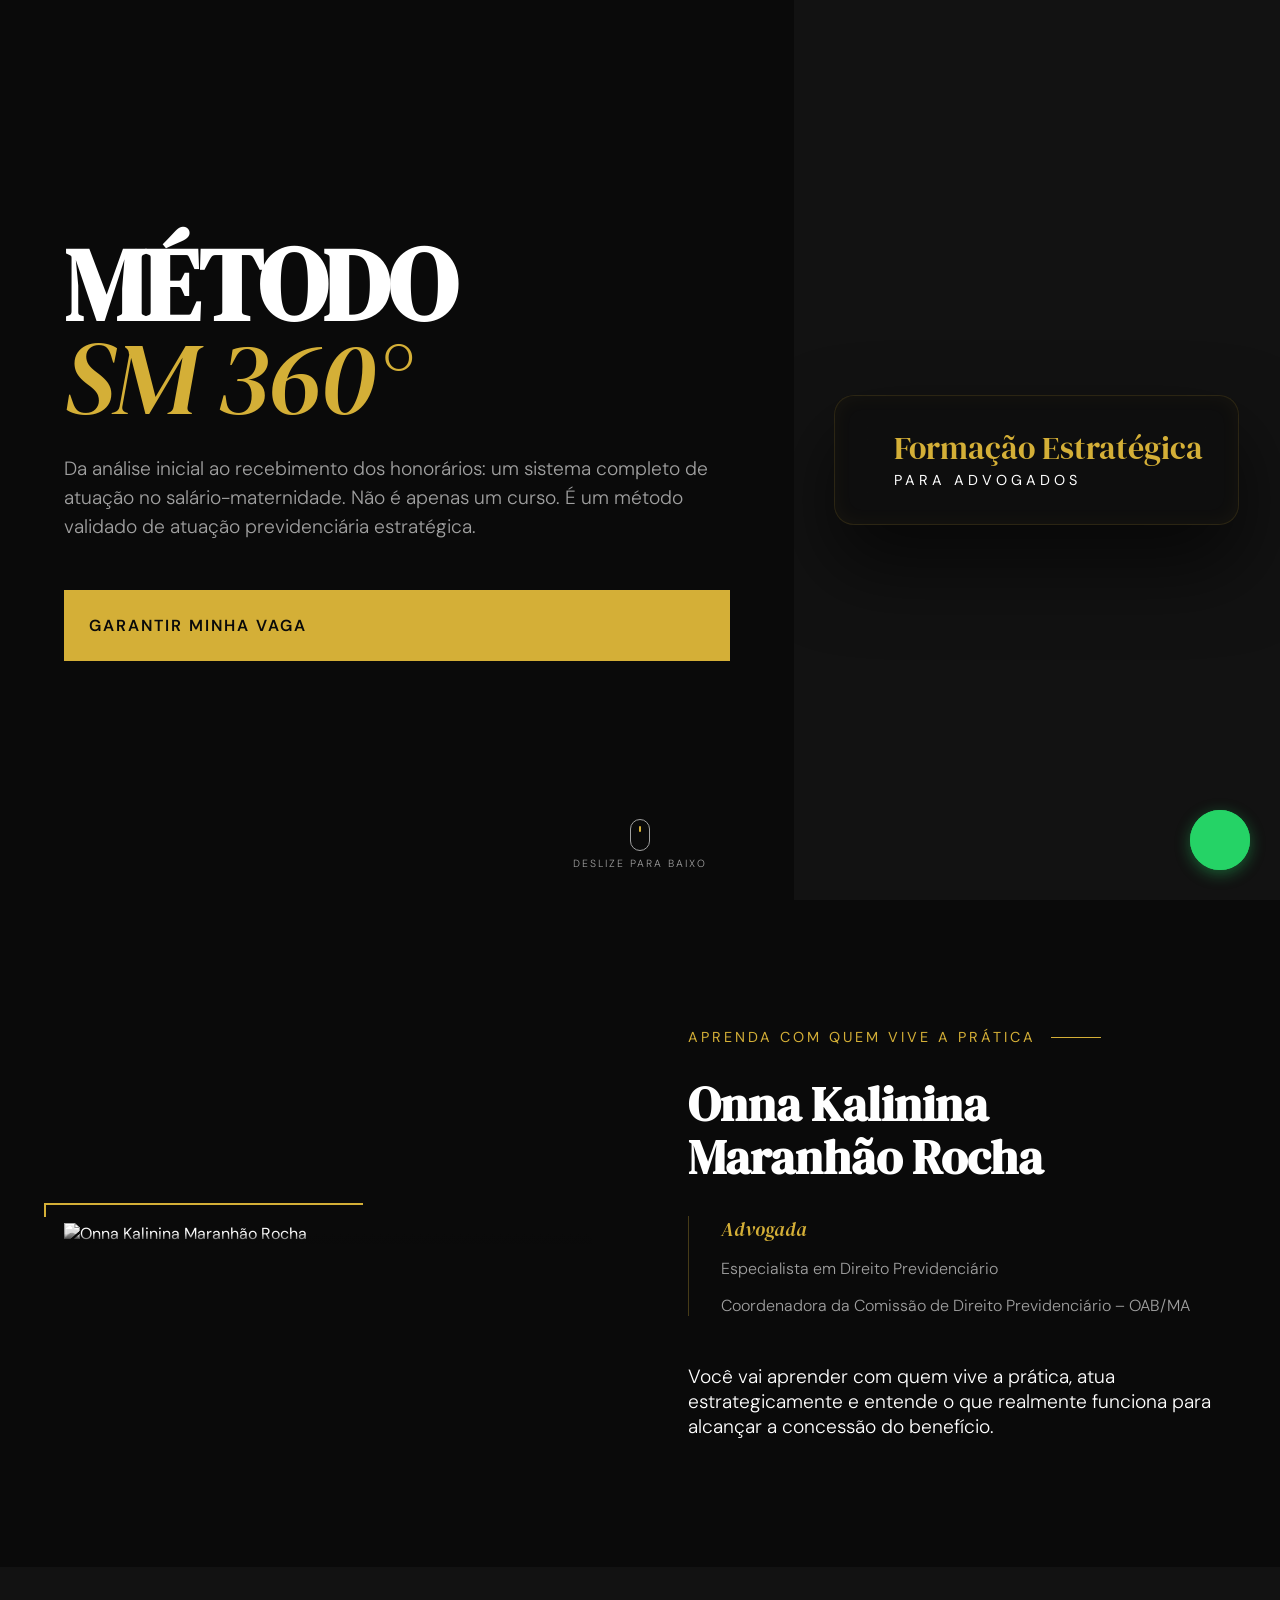
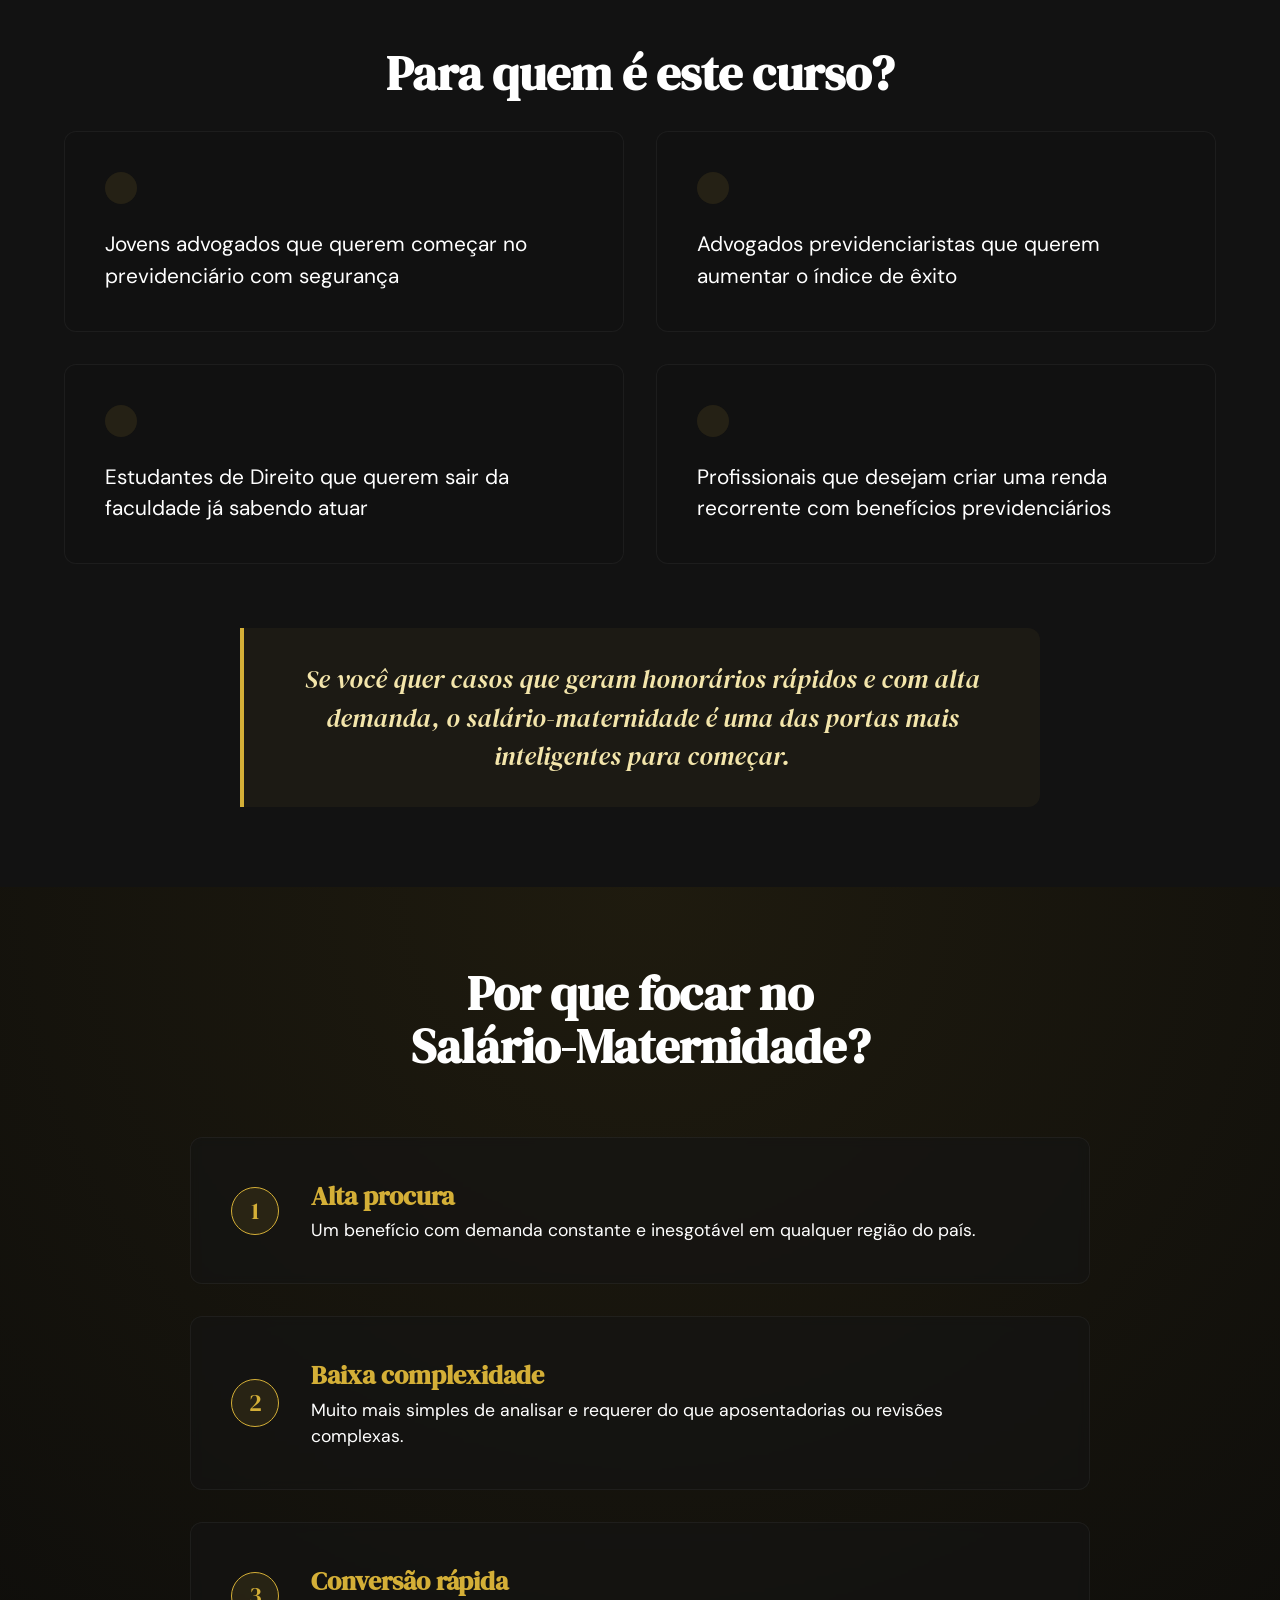
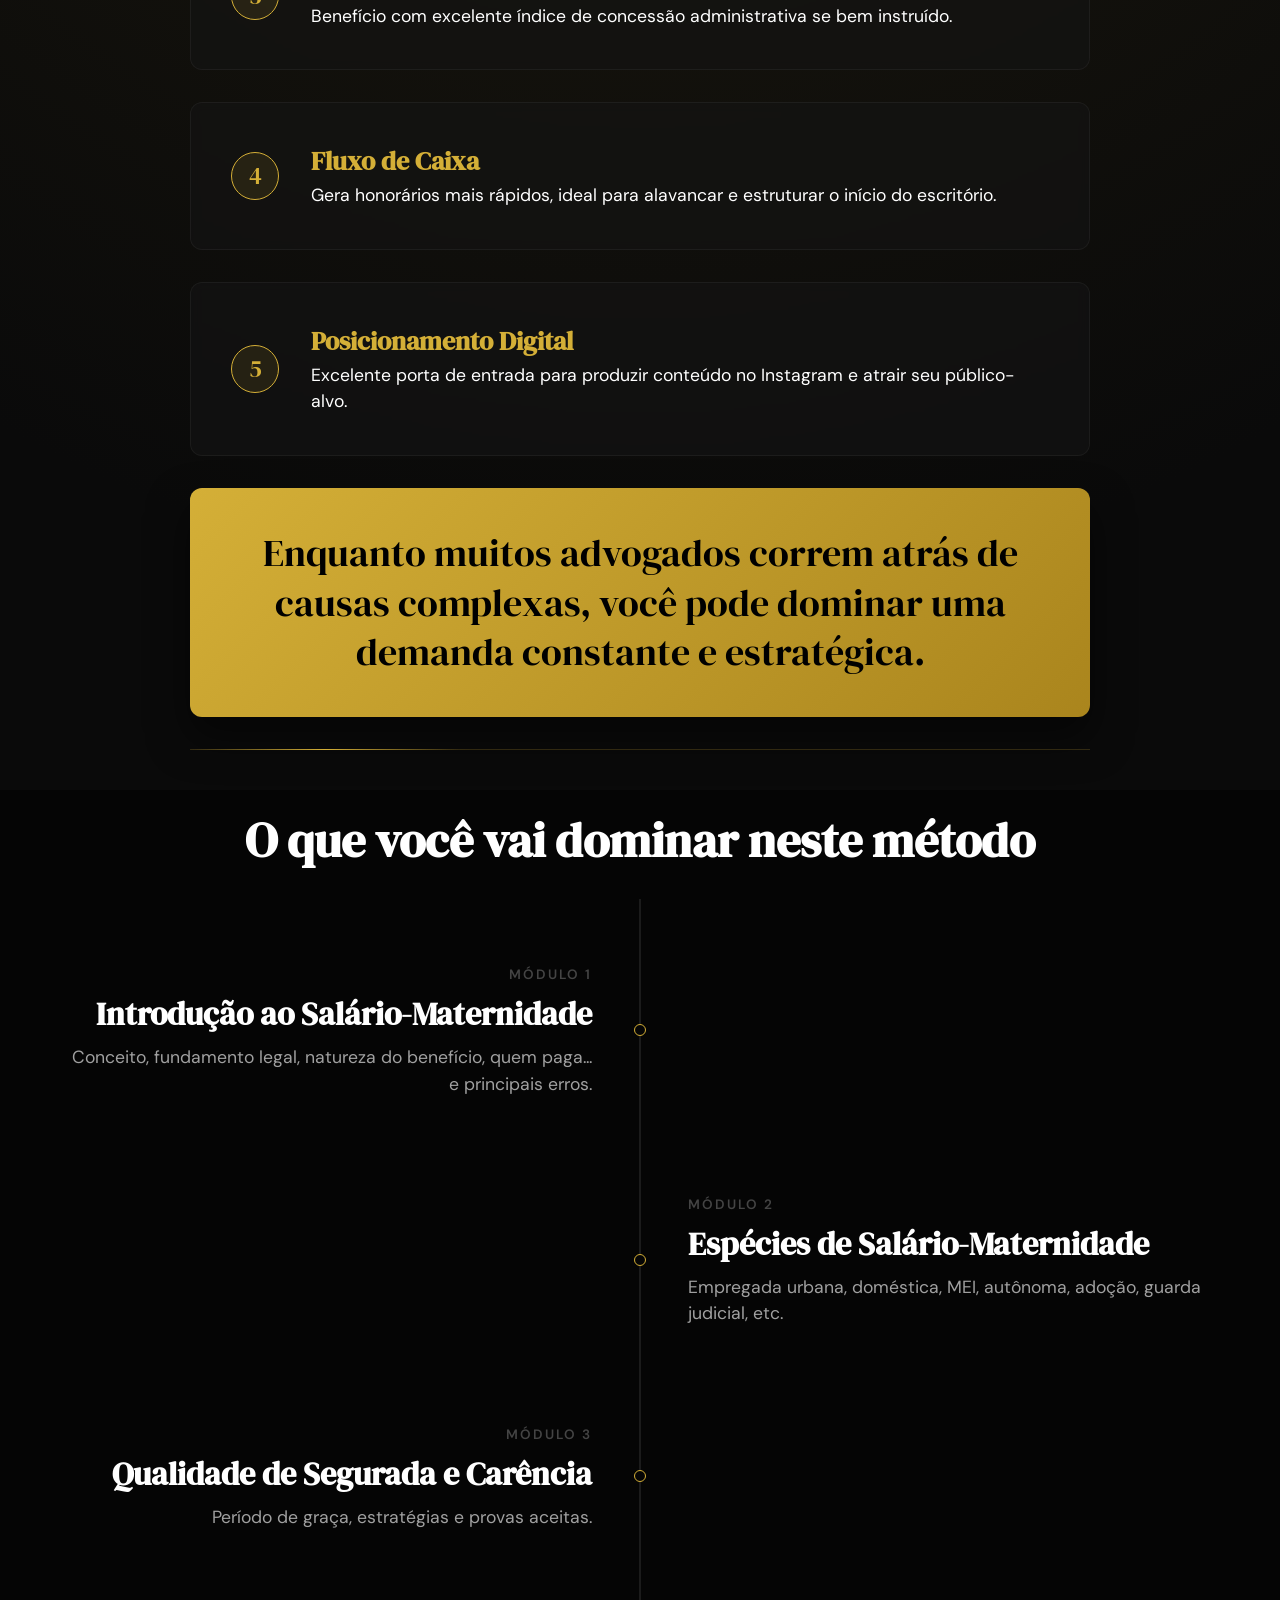
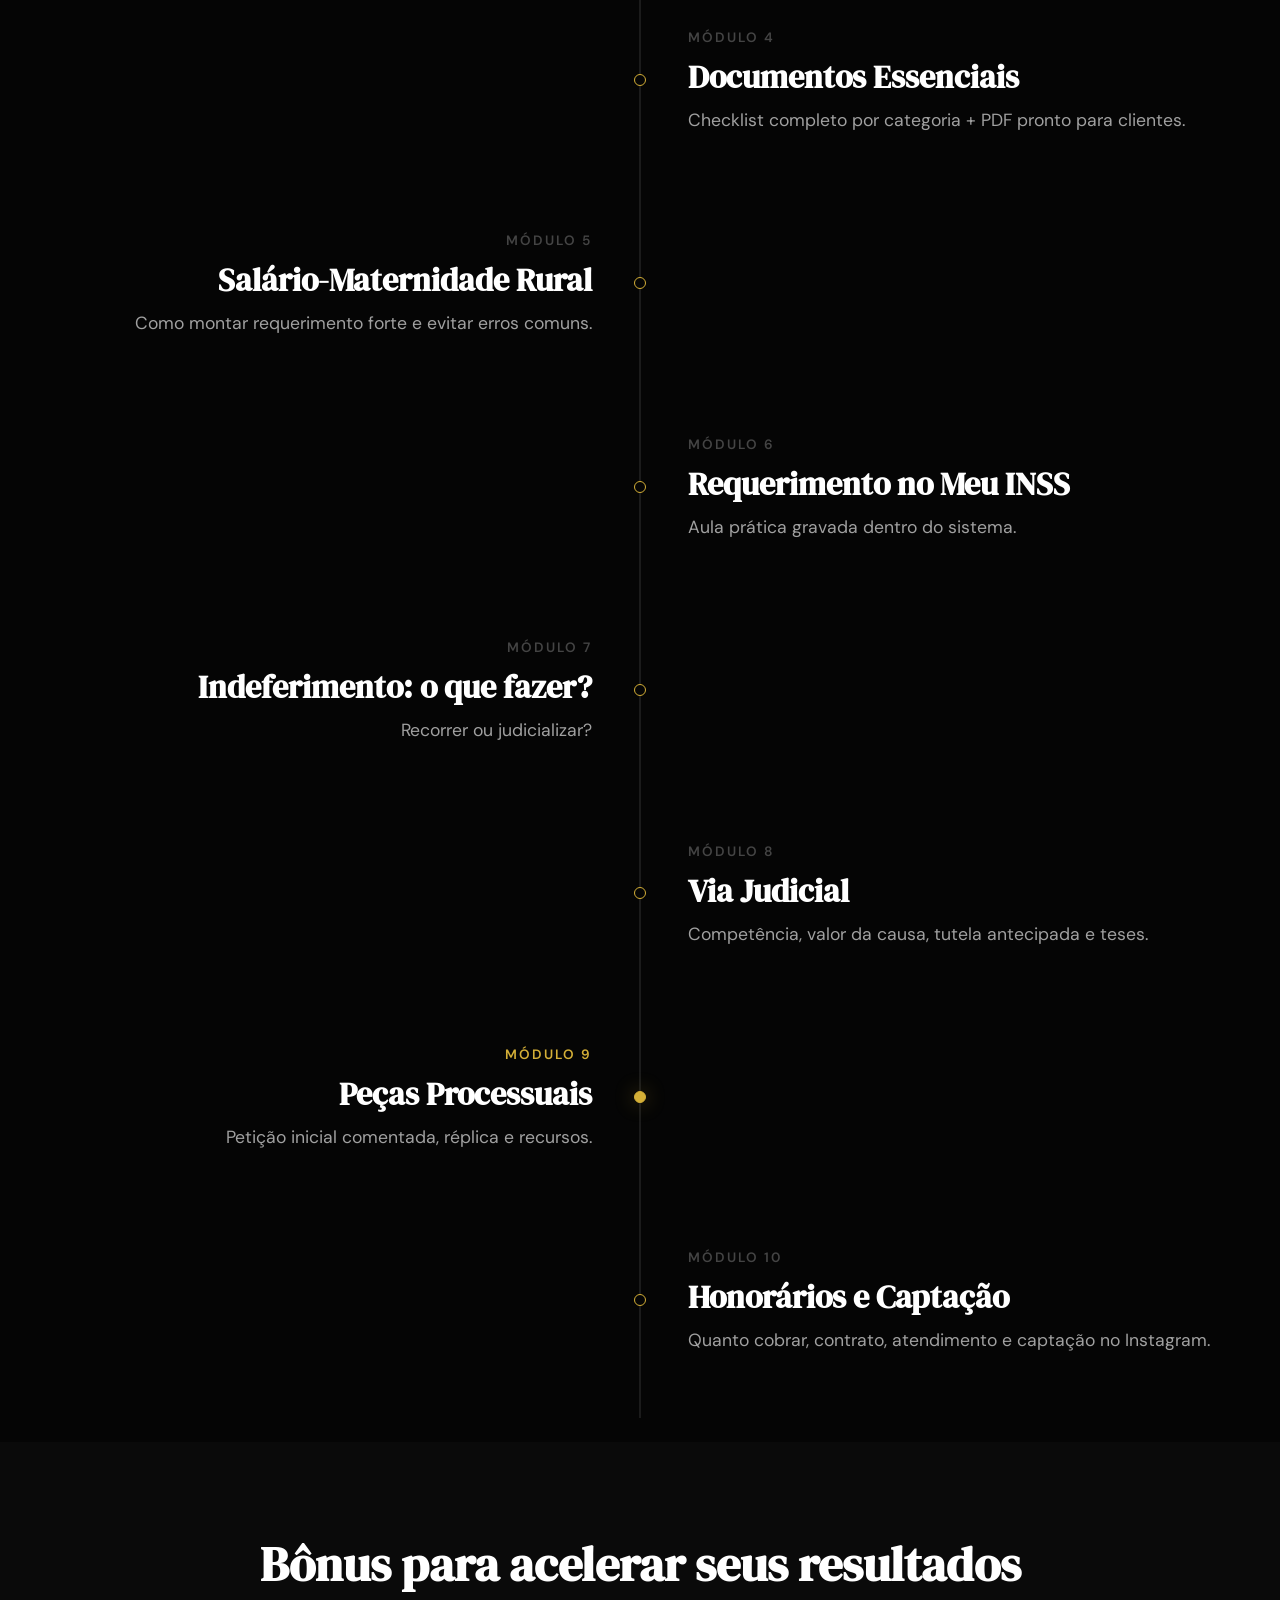
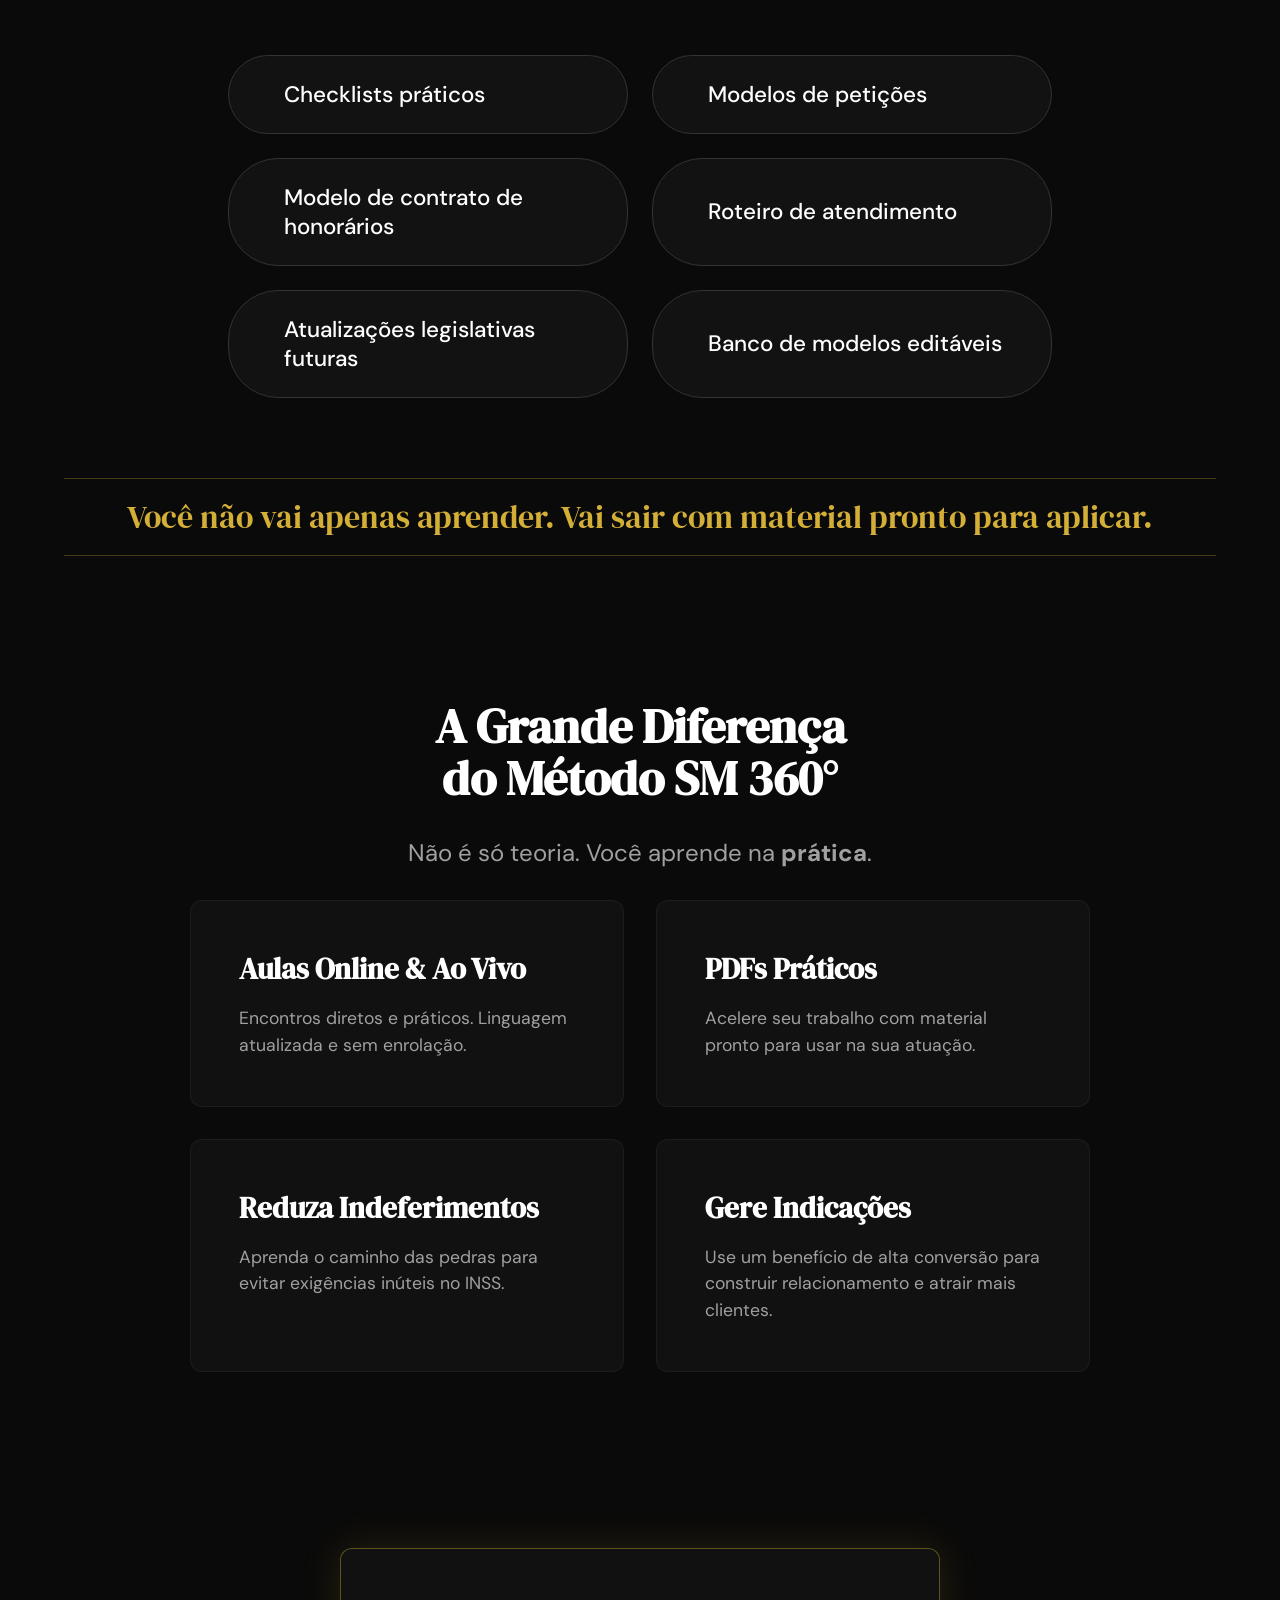
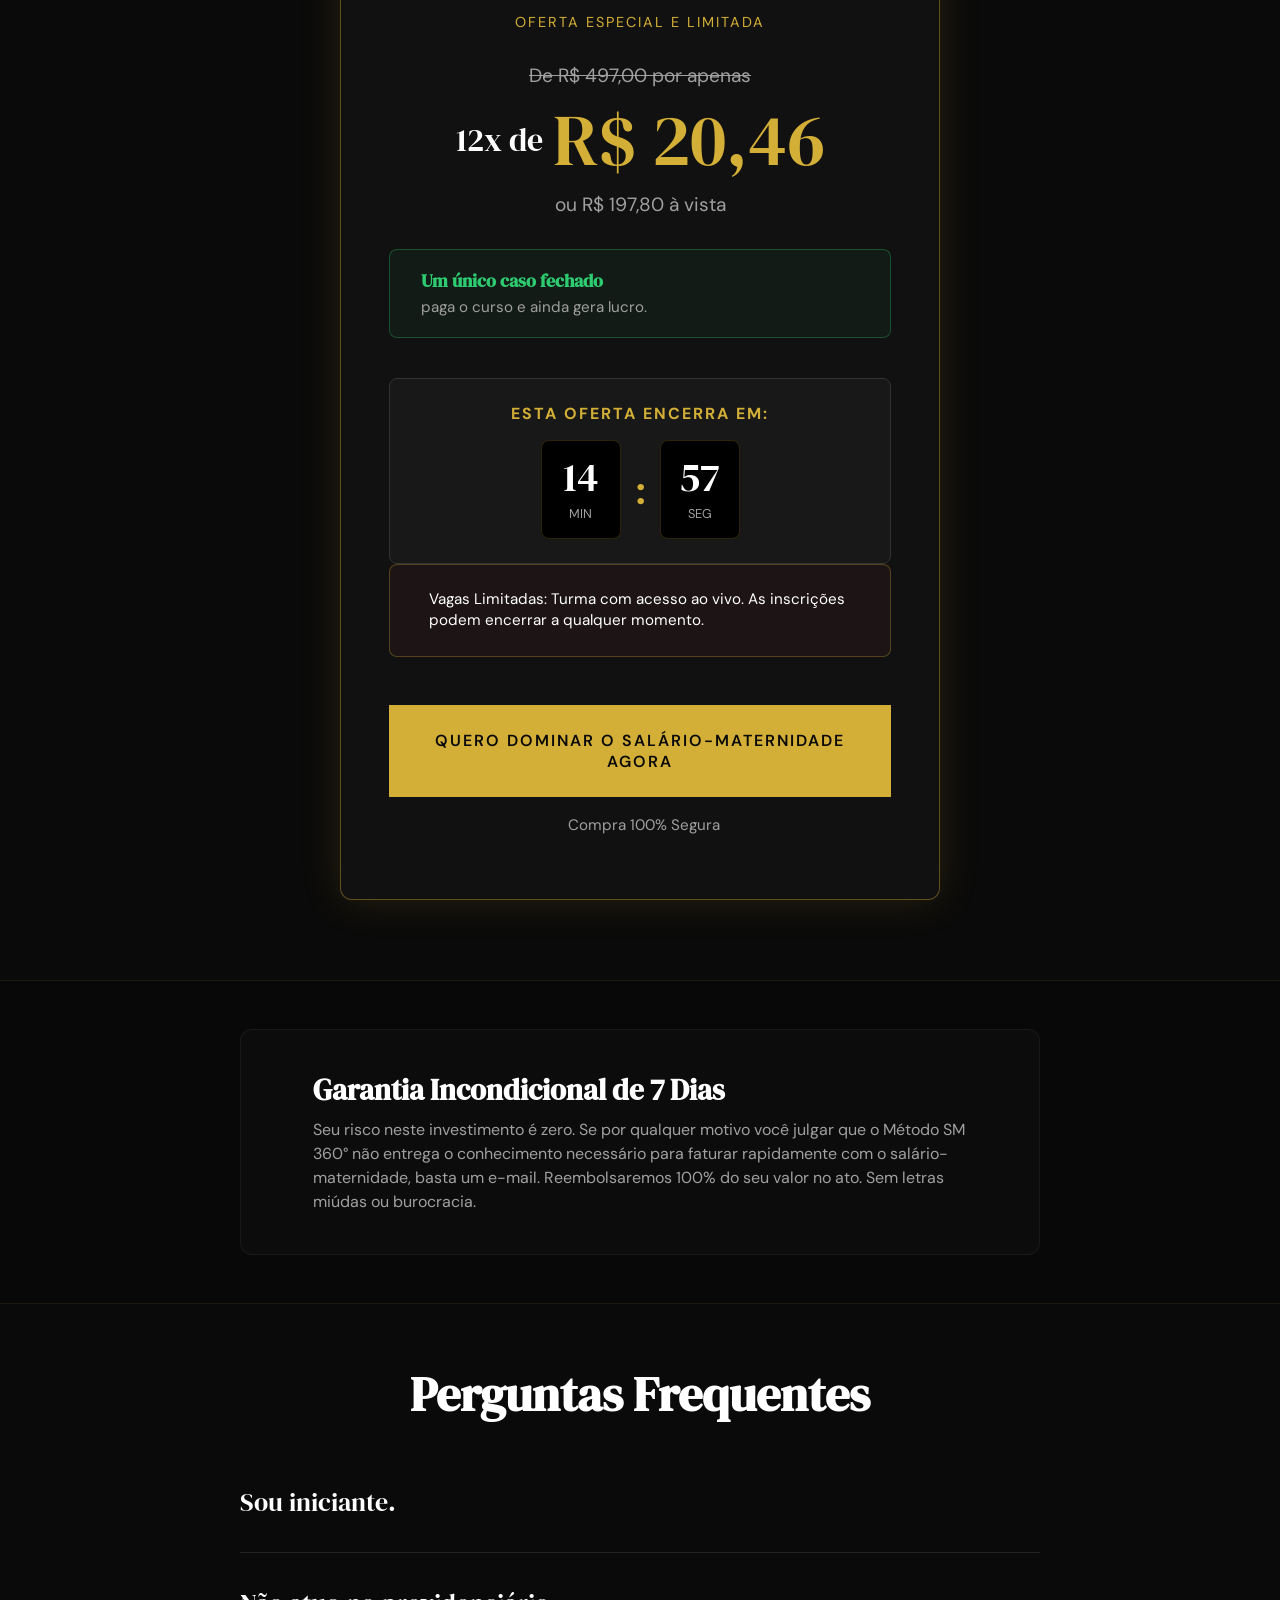
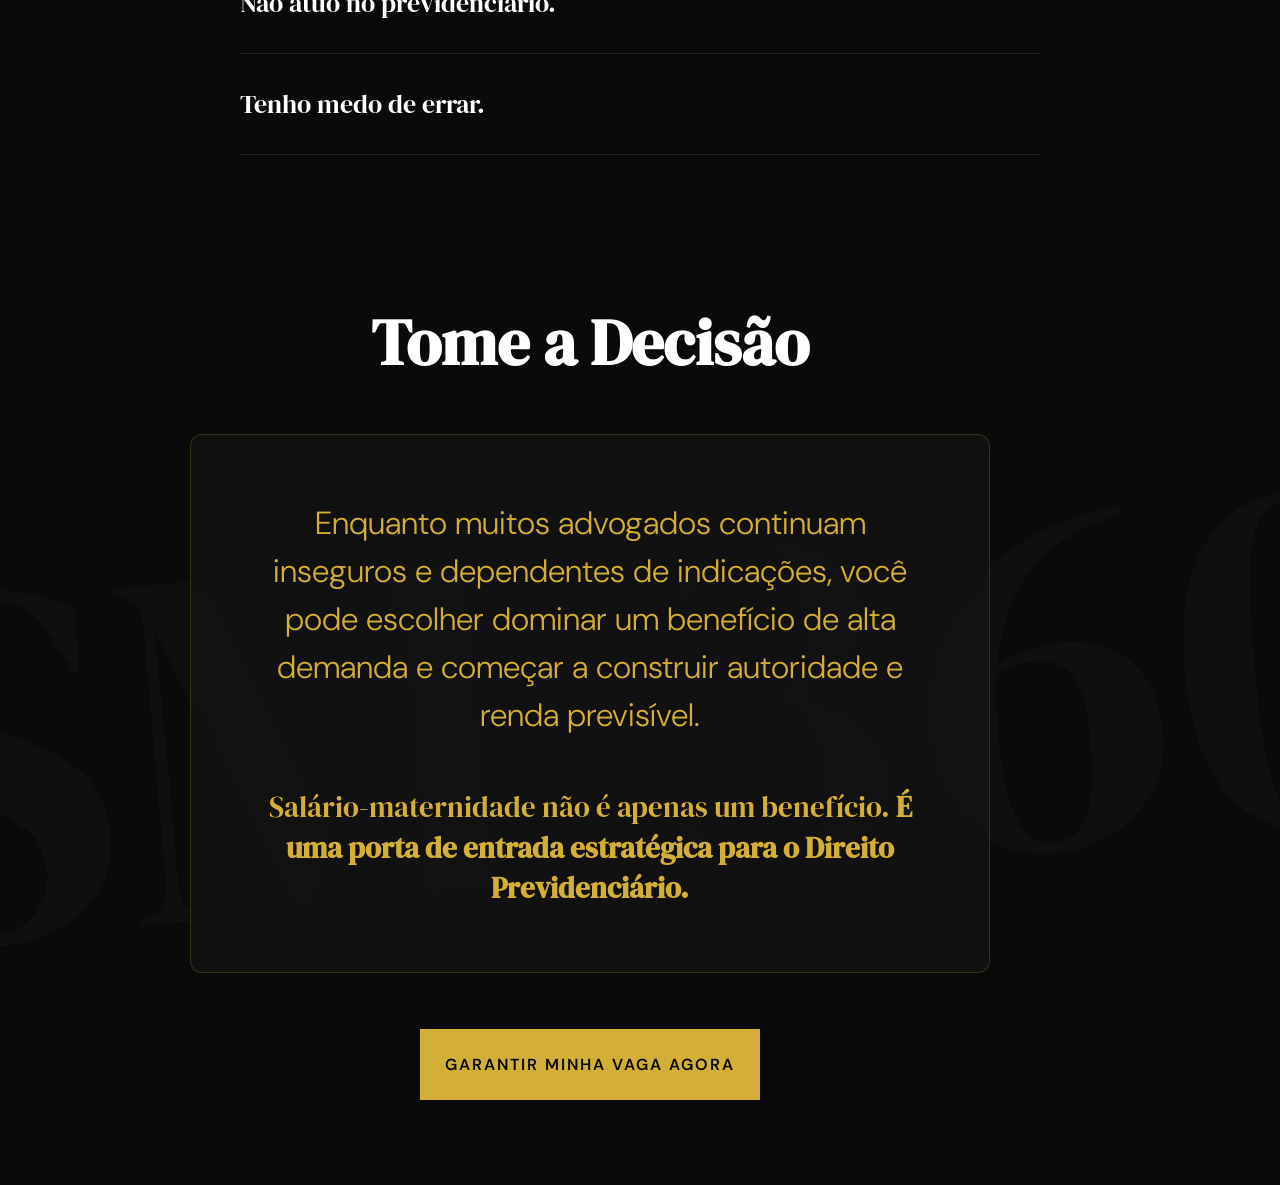
==== pagina-vendas-metodo-sm360/index.html @ ee42f4f8 "Versão inicial" ====
<!DOCTYPE html>
<html lang="pt-BR">

<head>
    <meta charset="UTF-8">
    <meta name="viewport" content="width=device-width, initial-scale=1.0">
    <title>MÉTODO SM 360° | Formação Estratégica</title>
    <meta name="description"
        content="Da análise inicial ao recebimento dos honorários: um sistema completo de atuação no salário-maternidade.">
    <!-- Meta Tags Sociais Específicas / Open Graph -->
    <meta property="og:title" content="MÉTODO SM 360° | Formação Estratégica para Advogados">
    <meta property="og:description"
        content="Da análise inicial ao recebimento dos honorários: Construa uma atuação recorrente com a demanda rápida de Salário-Maternidade.">
    <meta property="og:image" content="https://seusite.com.br/images/foto_1.jpeg">
    <meta property="og:type" content="website">

    <link rel="preconnect" href="https://fonts.googleapis.com">
    <link rel="preconnect" href="https://fonts.gstatic.com" crossorigin>
    <link
        href="https://fonts.googleapis.com/css2?family=DM+Sans:ital,wght@0,400;0,500;0,700;1,400&family=DM+Serif+Display:ital@0;1&display=swap"
        rel="stylesheet">
    <script src="https://unpkg.com/@phosphor-icons/web" defer></script>
    <link href="https://unpkg.com/aos@2.3.1/dist/aos.css" rel="stylesheet">
    <link rel="stylesheet" href="style.css">
</head>

<body>
    <!-- Navbar Flutuante Magnética -->
    <nav class="magnetic-nav" id="magneticNav">
        <div class="nav-container">
            <span class="nav-brand">MÉTODO <strong class="gold-text">SM 360°</strong></span>
            <a href="https://pay.hotmart.com/X104690796J?off=vuyzsqgv&bid=1772339293306" target="_blank"
                class="nav-cta">Comprar Agora</a>
        </div>
    </nav>

    <header class="hero">
        <div class="hero-content">
            <h1 class="headline">MÉTODO <span class="gold-text">SM 360°</span></h1>
            <p class="subheadline">Da análise inicial ao recebimento dos honorários: um sistema completo de atuação no
                salário-maternidade. Não é apenas um curso. É um método validado de atuação previdenciária estratégica.
            </p>
            <a href="https://pay.hotmart.com/X104690796J?off=vuyzsqgv&bid=1772339293306" target="_blank"
                class="cta-button-solid">GARANTIR MINHA VAGA</a>
        </div>
        <div class="hero-visual">
            <div class="interactive-glass-card">
                <div class="glow-edge"></div>
                <i class="ph-duotone ph-certificate card-icon"></i>
                <div class="card-texts">
                    <span class="card-title">Formação Estratégica</span>
                    <span class="card-subtitle">Para Advogados</span>
                </div>
            </div>
        </div>

        <!-- Scroll Indicator / Micro-Interação -->
        <div class="scroll-indicator" data-aos="fade-up" data-aos-delay="600">
            <div class="mouse">
                <div class="wheel"></div>
            </div>
            <span class="scroll-text">Deslize para baixo</span>
        </div>
    </header>

    <section class="autoridade" id="autoridade">
        <div class="autoridade-grid">
            <div class="autoridade-imagem" data-aos="fade-right">
                <div class="image-wrapper">
                    <img src="/.netlify/images?url=/images/foto_1.jpeg&w=800&q=80" alt="Onna Kalinina Maranhão Rocha"
                        class="profile-img" loading="lazy">
                    <div class="img-overlay"></div>
                </div>
            </div>
            <div class="autoridade-content" data-aos="fade-left">
                <span class="section-tag">Aprenda com quem vive a prática</span>
                <h2 class="section-title">Onna Kalinina<br>Maranhão Rocha</h2>
                <div class="credentials">
                    <p>Advogada</p>
                    <p>Especialista em Direito Previdenciário</p>
                    <p>Coordenadora da Comissão de Direito Previdenciário – OAB/MA</p>
                </div>
                <p class="autoridade-text">Você vai aprender com quem vive a prática, atua estrategicamente e entende o
                    que realmente funciona para alcançar a concessão do benefício.</p>
            </div>
        </div>
    </section>

    <!-- Seção 3: Para Quem É Esse Curso -->
    <section class="para-quem" id="para-quem">
        <div class="para-quem-container">
            <h2 class="section-title text-center">Para quem é este curso?</h2>

            <div class="grid-simetrico">
                <div class="card-perfil" data-aos="fade-up" data-aos-delay="100">
                    <i class="ph ph-graduation-cap perfil-icon"></i>
                    <p class="perfil-text">Jovens advogados que querem começar no previdenciário com segurança</p>
                </div>
                <div class="card-perfil" data-aos="fade-up" data-aos-delay="200">
                    <i class="ph ph-chart-line-up perfil-icon"></i>
                    <p class="perfil-text">Advogados previdenciaristas que querem aumentar o índice de êxito</p>
                </div>
                <div class="card-perfil" data-aos="fade-up" data-aos-delay="300">
                    <i class="ph ph-student perfil-icon"></i>
                    <p class="perfil-text">Estudantes de Direito que querem sair da faculdade já sabendo atuar</p>
                </div>
                <div class="card-perfil" data-aos="fade-up" data-aos-delay="400">
                    <i class="ph ph-money perfil-icon"></i>
                    <p class="perfil-text">Profissionais que desejam criar uma renda recorrente com benefícios
                        previdenciários</p>
                </div>
            </div>

            <div class="highlight-box text-center mt-5" data-aos="zoom-in" data-aos-delay="200">
                <p class="highlight-text">Se você quer casos que geram honorários rápidos e com alta demanda, o
                    salário-maternidade é uma das portas mais inteligentes para começar.</p>
            </div>
        </div>
    </section>

    <!-- Seção 4: Por Que Salário-Maternidade -->
    <section class="por-que" id="por-que">
        <div class="bg-direito"></div>
        <div class="particulas-bg" id="particulas-bg"></div>
        <div class="por-que-container">
            <h2 class="section-title text-center mb-5">Por que focar no Salário-Maternidade?</h2>

            <div class="motivos-grid">
                <div class="motivo-item" data-aos="fade-up" data-aos-delay="0">
                    <span class="motivo-num">1</span>
                    <div class="motivo-content">
                        <h3>Alta procura</h3>
                        <p>Um benefício com demanda constante e inesgotável em qualquer região do país.</p>
                    </div>
                    <div class="line-reveal"></div>
                </div>

                <div class="motivo-item" data-aos="fade-up" data-aos-delay="100">
                    <span class="motivo-num">2</span>
                    <div class="motivo-content">
                        <h3>Baixa complexidade</h3>
                        <p>Muito mais simples de analisar e requerer do que aposentadorias ou revisões complexas.</p>
                    </div>
                    <div class="line-reveal"></div>
                </div>

                <div class="motivo-item" data-aos="fade-up" data-aos-delay="200">
                    <span class="motivo-num">3</span>
                    <div class="motivo-content">
                        <h3>Conversão rápida</h3>
                        <p>Benefício com excelente índice de concessão administrativa se bem instruído.</p>
                    </div>
                    <div class="line-reveal"></div>
                </div>

                <div class="motivo-item" data-aos="fade-up" data-aos-delay="300">
                    <span class="motivo-num">4</span>
                    <div class="motivo-content">
                        <h3>Fluxo de Caixa</h3>
                        <p>Gera honorários mais rápidos, ideal para alavancar e estruturar o início do escritório.</p>
                    </div>
                    <div class="line-reveal"></div>
                </div>

                <div class="motivo-item" data-aos="fade-up" data-aos-delay="400">
                    <span class="motivo-num">5</span>
                    <div class="motivo-content">
                        <h3>Posicionamento Digital</h3>
                        <p>Excelente porta de entrada para produzir conteúdo no Instagram e atrair seu público-alvo.</p>
                    </div>
                    <div class="line-reveal"></div>
                </div>
            </div>

            <div class="emphasis-banner" data-aos="zoom-in">
                <p>Enquanto muitos advogados correm atrás de causas complexas, você pode dominar uma demanda constante e
                    estratégica.</p>
            </div>

            <div class="divisor-ouro"></div>
        </div>
    </section>

    <!-- Seção 5: O Que Você Vai Dominar -->
    <section class="modulos" id="modulos">
        <h2 class="section-title text-center text-white mb-5">O que você vai dominar neste método</h2>
        <div class="timeline-container">
            <div class="timeline-line">
                <div class="timeline-progress" id="timeline-progress"></div>
            </div>

            <div class="timeline-nodes">
                <!-- Módulo 1 -->
                <div class="timeline-node position-left" data-aos="fade-up">
                    <div class="node-circle"></div>
                    <div class="node-content">
                        <span class="module-number">MÓDULO 1</span>
                        <h3 class="module-name">Introdução ao Salário-Maternidade</h3>
                        <p class="module-desc">Conceito, fundamento legal, natureza do benefício, quem paga... e
                            principais erros.</p>
                    </div>
                </div>

                <!-- Módulo 2 -->
                <div class="timeline-node position-right" data-aos="fade-up">
                    <div class="node-circle"></div>
                    <div class="node-content">
                        <span class="module-number">MÓDULO 2</span>
                        <h3 class="module-name">Espécies de Salário-Maternidade</h3>
                        <p class="module-desc">Empregada urbana, doméstica, MEI, autônoma, adoção, guarda judicial, etc.
                        </p>
                    </div>
                </div>

                <!-- Módulo 3 -->
                <div class="timeline-node position-left" data-aos="fade-up">
                    <div class="node-circle"></div>
                    <div class="node-content">
                        <span class="module-number">MÓDULO 3</span>
                        <h3 class="module-name">Qualidade de Segurada e Carência</h3>
                        <p class="module-desc">Período de graça, estratégias e provas aceitas.</p>
                    </div>
                </div>

                <!-- Módulo 4 -->
                <div class="timeline-node position-right" data-aos="fade-up">
                    <div class="node-circle"></div>
                    <div class="node-content">
                        <span class="module-number">MÓDULO 4</span>
                        <h3 class="module-name">Documentos Essenciais</h3>
                        <p class="module-desc">Checklist completo por categoria + PDF pronto para clientes.</p>
                    </div>
                </div>

                <!-- Módulo 5 -->
                <div class="timeline-node position-left" data-aos="fade-up">
                    <div class="node-circle"></div>
                    <div class="node-content">
                        <span class="module-number">MÓDULO 5</span>
                        <h3 class="module-name">Salário-Maternidade Rural</h3>
                        <p class="module-desc">Como montar requerimento forte e evitar erros comuns.</p>
                    </div>
                </div>

                <!-- Módulo 6 -->
                <div class="timeline-node position-right" data-aos="fade-up">
                    <div class="node-circle"></div>
                    <div class="node-content">
                        <span class="module-number">MÓDULO 6</span>
                        <h3 class="module-name">Requerimento no Meu INSS</h3>
                        <p class="module-desc">Aula prática gravada dentro do sistema.</p>
                    </div>
                </div>

                <!-- Módulo 7 -->
                <div class="timeline-node position-left" data-aos="fade-up">
                    <div class="node-circle"></div>
                    <div class="node-content">
                        <span class="module-number">MÓDULO 7</span>
                        <h3 class="module-name">Indeferimento: o que fazer?</h3>
                        <p class="module-desc">Recorrer ou judicializar?</p>
                    </div>
                </div>

                <!-- Módulo 8 -->
                <div class="timeline-node position-right" data-aos="fade-up">
                    <div class="node-circle"></div>
                    <div class="node-content">
                        <span class="module-number">MÓDULO 8</span>
                        <h3 class="module-name">Via Judicial</h3>
                        <p class="module-desc">Competência, valor da causa, tutela antecipada e teses.</p>
                    </div>
                </div>

                <!-- Módulo 9 -->
                <div class="timeline-node position-left" data-aos="fade-up">
                    <div class="node-circle"></div>
                    <div class="node-content">
                        <span class="module-number">MÓDULO 9</span>
                        <h3 class="module-name">Peças Processuais</h3>
                        <p class="module-desc">Petição inicial comentada, réplica e recursos.</p>
                    </div>
                </div>

                <!-- Módulo 10 -->
                <div class="timeline-node position-right" data-aos="fade-up">
                    <div class="node-circle"></div>
                    <div class="node-content">
                        <span class="module-number">MÓDULO 10</span>
                        <h3 class="module-name">Honorários e Captação</h3>
                        <p class="module-desc">Quanto cobrar, contrato, atendimento e captação no Instagram.</p>
                    </div>
                </div>
            </div>
        </div>
    </section>

    <!-- Seção 6: Bônus Exclusivos -->
    <section class="bonus" id="bonus">
        <div class="bonus-container">
            <h2 class="section-title text-center text-white">Bônus para acelerar seus resultados</h2>

            <div class="bonus-grid">
                <div class="bonus-pill" data-tilt data-aos="fade-up">
                    <i class="ph ph-plus icon-ouro"></i>
                    <span>Checklists práticos</span>
                </div>
                <div class="bonus-pill" data-tilt data-aos="fade-up">
                    <i class="ph ph-plus icon-ouro"></i>
                    <span>Modelos de petições</span>
                </div>
                <div class="bonus-pill" data-tilt data-aos="fade-up">
                    <i class="ph ph-plus icon-ouro"></i>
                    <span>Modelo de contrato de honorários</span>
                </div>
                <div class="bonus-pill" data-tilt data-aos="fade-up">
                    <i class="ph ph-plus icon-ouro"></i>
                    <span>Roteiro de atendimento</span>
                </div>
                <div class="bonus-pill" data-tilt data-aos="fade-up">
                    <i class="ph ph-plus icon-ouro"></i>
                    <span>Atualizações legislativas futuras</span>
                </div>
                <div class="bonus-pill" data-tilt data-aos="fade-up">
                    <i class="ph ph-plus icon-ouro"></i>
                    <span>Banco de modelos editáveis</span>
                </div>
            </div>

            <div class="bonus-highlight text-center" data-aos="zoom-in">
                <p>Você não vai apenas aprender. Vai sair com material pronto para aplicar.</p>
            </div>
        </div>
    </section>

    <!-- Seção 7: Formato e Diferencial -->
    <section class="diferencial" id="diferencial">
        <div class="diferencial-container">
            <div class="diferencial-header text-center">
                <h2 class="section-title text-white">A Grande Diferença<br>do Método SM 360°</h2>
                <p class="diferencial-subtitle">Não é só teoria. Você aprende na <strong>prática</strong>.</p>
            </div>

            <div class="diferencial-grid">
                <div class="dif-card" data-aos="fade-up" data-aos-delay="100">
                    <i class="ph ph-video-camera dif-icon"></i>
                    <h3>Aulas Online & Ao Vivo</h3>
                    <p>Encontros diretos e práticos. Linguagem atualizada e sem enrolação.</p>
                </div>
                <div class="dif-card" data-aos="fade-up" data-aos-delay="200">
                    <i class="ph ph-file-pdf dif-icon"></i>
                    <h3>PDFs Práticos</h3>
                    <p>Acelere seu trabalho com material pronto para usar na sua atuação.</p>
                </div>
                <div class="dif-card" data-aos="fade-up" data-aos-delay="300">
                    <i class="ph ph-shield-check dif-icon"></i>
                    <h3>Reduza Indeferimentos</h3>
                    <p>Aprenda o caminho das pedras para evitar exigências inúteis no INSS.</p>
                </div>
                <div class="dif-card" data-aos="fade-up" data-aos-delay="400">
                    <i class="ph ph-users-three dif-icon"></i>
                    <h3>Gere Indicações</h3>
                    <p>Use um benefício de alta conversão para construir relacionamento e atrair mais clientes.</p>
                </div>
            </div>
        </div>
    </section>

    <!-- Seção 8: Investimento (A Oferta) -->
    <section class="investimento" id="vagas">
        <div class="ticket-box" data-aos="fade-up">
            <span class="oferta-tag">Oferta Especial e Limitada</span>
            <p class="preco-ancora">De R$ 497,00 por apenas</p>
            <div class="preco-principal">
                <span class="parcelas">12x de</span>
                <span class="valor">R$ 20,46</span>
            </div>
            <p class="preco-vista">ou R$ 197,80 à vista</p>

            <div class="roi-box">
                <i class="ph-duotone ph-check-circle"></i>
                <div class="roi-text">
                    <strong>Um único caso fechado</strong>
                    <span>paga o curso e ainda gera lucro.</span>
                </div>
            </div>

            <div class="countdown-wrapper mb-4">
                <p class="countdown-text">Esta oferta encerra em:</p>
                <div id="countdown" class="countdown-timer">
                    <!-- JS fills this -->
                    <div class="time-block"><span>15</span><small>MIN</small></div><span class="colon">:</span>
                    <div class="time-block"><span>00</span><small>SEG</small></div>
                </div>
            </div>

            <div class="escassez-box">
                <i class="ph ph-warning-circle"></i>
                <p>Vagas Limitadas: Turma com acesso ao vivo. As inscrições podem encerrar a qualquer momento.</p>
            </div>

            <a href="https://pay.hotmart.com/X104690796J?off=vuyzsqgv&bid=1772339293306" target="_blank"
                class="cta-button-solid">QUERO DOMINAR O SALÁRIO-MATERNIDADE AGORA</a>

            <div class="trust-badges">
                <div class="secure-icon">
                    <i class="ph-fill ph-lock-key"></i>
                    <span>Compra 100% Segura</span>
                </div>
            </div>
        </div>
    </section>

    <!-- Seção 8.5: Garantia Incondicional -->
    <section class="garantia-section" id="garantia" data-aos="fade-up">
        <div class="garantia-container">
            <div class="garantia-icon">
                <i class="ph-duotone ph-shield-check"></i>
            </div>
            <div class="garantia-content">
                <h3 class="garantia-title">Garantia Incondicional de 7 Dias</h3>
                <p class="garantia-text">Seu risco neste investimento é zero. Se por qualquer motivo você julgar que o
                    Método SM 360° não entrega o conhecimento necessário para faturar rapidamente com o
                    salário-maternidade, basta um e-mail. Reembolsaremos 100% do seu valor no ato. Sem letras miúdas ou
                    burocracia.</p>
            </div>
        </div>
    </section>

    <!-- Seção 9: FAQ / Objeções -->
    <section class="faq" id="faq">
        <div class="faq-container">
            <h2 class="section-title text-center text-white mb-5">Perguntas Frequentes</h2>

            <div class="faq-item" data-aos="fade-up">
                <button class="faq-question">
                    Sou iniciante.
                    <i class="ph ph-plus faq-icon"></i>
                </button>
                <div class="faq-answer">
                    <p>Perfeito. O curso foi pensado exatamente para você, entregando toda a base desde a análise
                        inicial ao fechamento e recurso.</p>
                </div>
            </div>

            <div class="faq-item" data-aos="fade-up">
                <button class="faq-question">
                    Não atuo no previdenciário.
                    <i class="ph ph-plus faq-icon"></i>
                </button>
                <div class="faq-answer">
                    <p>Esse pode ser seu primeiro passo estratégico, pois é um benefício de alta demanda com retorno
                        rápido na porta de entrada.</p>
                </div>
            </div>

            <div class="faq-item" data-aos="fade-up">
                <button class="faq-question">
                    Tenho medo de errar.
                    <i class="ph ph-plus faq-icon"></i>
                </button>
                <div class="faq-answer">
                    <p>Você terá modelos, checklists e orientação prática detalhada sobre como conduzir os atendimentos
                        e peças, sem atalhos que levam ao erro.</p>
                </div>
            </div>
        </div>
    </section>

    <!-- Seção 10: Fechamento Persuasivo -->
    <section class="fechamento" id="fechamento">
        <div class="fechamento-bg-text">SM 360</div>
        <div class="fechamento-container">
            <div class="fechamento-content text-center flex-column-center">
                <h2 class="fechamento-titulo" data-aos="fade-up">Tome a Decisão</h2>
                <div class="fechamento-card" data-aos="zoom-in" data-aos-delay="200">
                    <p class="fechamento-texto">
                        Enquanto muitos advogados continuam inseguros e dependentes de indicações, você pode escolher
                        dominar um benefício de alta demanda e começar a construir autoridade e renda previsível.
                    </p>
                    <p class="fechamento-destaque">
                        Salário-maternidade não é apenas um benefício. <strong>É uma porta de entrada estratégica para o
                            Direito Previdenciário.</strong>
                    </p>
                </div>
                <div data-aos="fade-up" data-aos-delay="400">
                    <a href="https://pay.hotmart.com/X104690796J?off=vuyzsqgv&bid=1772339293306" target="_blank"
                        class="cta-button-solid pulse-button mt-5">GARANTIR MINHA VAGA AGORA</a>
                </div>
            </div>
        </div>
    </section>

    <!-- WhatsApp Floating Button -->
    <a href="https://wa.me/5598981677315?text=Ol%C3%A1%2C%20estou%20na%20P%C3%A1gina%20de%20Vendas%20do%20M%C3%A9todo%20SM%20360°%20e%20gostaria%20de%20ajuda!"
        target="_blank" class="whatsapp-float" id="whatsappFloat" aria-label="Falar com Suporte">
        <i class="ph-fill ph-whatsapp-logo"></i>
        <span class="pulse-ring"></span>
    </a>

    <script src="https://unpkg.com/aos@2.3.1/dist/aos.js"></script>
    <script src="script.js"></script>
    <script>
        AOS.init({
            duration: 800,
            once: true,
            disableMutationObserver: true
        });

        startTimer();

        // Magnetic Navbar Logic
        const magneticNav = document.getElementById('magneticNav');
        window.addEventListener('scroll', () => {
            if (window.scrollY > 500) {
                magneticNav.classList.add('is-sticky');
            } else {
                magneticNav.classList.remove('is-sticky');
            }
        });
    </script>
</body>

</html>
---- pagina-vendas-metodo-sm360/style.css ----
:root {
    --bg-dark: #0A0A0A;
    --bg-light: #121212;
    --gold: #D4AF37;
    --gold-light: #F3E5AB;
    --text-main: #FFFFFF;
    --text-muted: #A0A0A0;

    --font-heading: 'DM Serif Display', serif;
    --font-body: 'DM Sans', sans-serif;

    --container-width: 1300px;
}

* {
    margin: 0;
    padding: 0;
    box-sizing: border-box;
}

/* ================== TYPOGRAPHY & GLOBALS ================== */
body {
    font-family: var(--font-body);
    color: var(--text-main);
    background-color: var(--bg-dark);
    line-height: auto;
    overflow-x: hidden;
    /* Proteção adicional contra vazamento de strings longas */
}

/* ================== MAGNETIC NAVBAR ================== */
.magnetic-nav {
    position: fixed;
    top: 0;
    left: 0;
    width: 100%;
    transform: translateY(-100%);
    background: rgba(10, 10, 10, 0.85);
    backdrop-filter: blur(15px);
    -webkit-backdrop-filter: blur(15px);
    border-bottom: 1px solid rgba(212, 175, 55, 0.15);
    z-index: 9999;
    transition: transform 0.4s cubic-bezier(0.2, 0.8, 0.2, 1);
}

.magnetic-nav.is-sticky {
    transform: translateY(0);
}

.magnetic-nav .nav-container {
    max-width: var(--container-width);
    margin: 0 auto;
    padding: 1rem 5%;
    display: flex;
    justify-content: space-between;
    align-items: center;
}

.magnetic-nav .nav-brand {
    font-family: var(--font-heading);
    font-size: 1.5rem;
    color: var(--text-main);
    letter-spacing: 1px;
}

.magnetic-nav .nav-cta {
    background: var(--gold);
    color: var(--bg-dark);
    text-decoration: none;
    padding: 0.6rem 1.5rem;
    border-radius: 4px;
    font-weight: 700;
    font-size: 0.85rem;
    text-transform: uppercase;
    letter-spacing: 1px;
    transition: all 0.3s ease;
}

.magnetic-nav .nav-cta:hover {
    background: #fff;
    transform: scale(1.05);
}

/* ================== HERO SECTION ================== */
.hero {
    min-height: 100vh;
    display: grid;
    grid-template-columns: 60% 40%;
    align-items: center;
    position: relative;
    padding-left: max(5%, calc((100vw - var(--container-width)) / 2));
}

.hero-content {
    padding-right: 4rem;
    position: relative;
    z-index: 2;
}

.headline {
    font-family: var(--font-heading);
    font-size: clamp(80px, 8vw, 160px);
    line-height: 0.9;
    font-weight: 700;
    text-transform: uppercase;
    letter-spacing: -0.02em;
    margin-bottom: 2rem;
}

.gold-text {
    color: var(--gold);
    display: block;
    font-style: italic;
    font-weight: 400;
}

.subheadline {
    font-size: clamp(18px, 1.5vw, 22px);
    color: var(--text-muted);
    font-weight: 300;
    max-width: 650px;
    margin-bottom: 3rem;
    line-height: 1.5;
}



.cta-button::before {
    content: '';
    position: absolute;
    top: 0;
    left: 0;
    width: 100%;
    height: 100%;
    background: var(--gold);
    z-index: -1;
    transform: scaleX(0);
    transform-origin: right;
    transition: transform 0.4s ease;
}

.cta-button:hover {
    color: var(--bg-dark);
}

.cta-button:hover::before {
    transform: scaleX(1);
    transform-origin: left;
}

.hero-visual {
    height: 100vh;
    background: var(--bg-light);
    position: relative;
    display: flex;
    justify-content: center;
    align-items: center;
    overflow: hidden;
    padding: 2rem;
}



/* Interactive Floating Card */
.interactive-glass-card {
    position: absolute;
    z-index: 10;
    background: rgba(10, 10, 10, 0.4);
    backdrop-filter: blur(25px);
    -webkit-backdrop-filter: blur(25px);
    border: 1px solid rgba(212, 175, 55, 0.15);
    border-radius: 20px;
    padding: 2.2rem;
    display: flex;
    align-items: center;
    gap: 1.5rem;
    box-shadow: 0 40px 80px rgba(0, 0, 0, 0.6), inset 0 0 20px rgba(212, 175, 55, 0.05);
    transform: translateY(10px);
    animation: floatCard 8s cubic-bezier(0.4, 0, 0.2, 1) infinite alternate;
    transition: all 0.5s cubic-bezier(0.175, 0.885, 0.32, 1.275);
    cursor: default;
    overflow: hidden;
}

.glow-edge {
    position: absolute;
    top: 0;
    left: -100%;
    width: 50%;
    height: 100%;
    background: linear-gradient(90deg, transparent, rgba(212, 175, 55, 0.2), transparent);
    transform: skewX(-20deg);
    transition: all 0.7s ease;
}

.interactive-glass-card:hover {
    transform: translateY(0) scale(1.03);
    border-color: rgba(212, 175, 55, 0.5);
    box-shadow: 0 50px 100px rgba(0, 0, 0, 0.8), inset 0 0 40px rgba(212, 175, 55, 0.15);
}

.interactive-glass-card:hover .glow-edge {
    left: 200%;
}

.interactive-glass-card .card-icon {
    font-size: 3rem;
    color: var(--gold);
    filter: drop-shadow(0 0 15px rgba(212, 175, 55, 0.4));
    transition: transform 0.4s ease;
}

.interactive-glass-card:hover .card-icon {
    transform: scale(1.1) rotate(5deg);
}

.interactive-glass-card .card-title {
    display: block;
    font-family: var(--font-heading);
    font-size: 2rem;
    color: var(--gold);
    margin-bottom: 0.3rem;
    line-height: 1.1;
}

.interactive-glass-card .card-subtitle {
    display: block;
    font-size: 0.9rem;
    text-transform: uppercase;
    letter-spacing: 4px;
    color: var(--text-main);
}

@keyframes floatCard {
    0% {
        transform: translateY(15px);
    }

    100% {
        transform: translateY(-15px);
    }
}

/* ================== AUTORIDADE (SOBRE) ================== */
.autoridade {
    padding: 8rem 0;
    /* Aumentado padding-top respiro */
    background: var(--bg-dark);
    max-width: var(--container-width);
    margin: 0 auto;
    padding-left: 5%;
    padding-right: 5%;
}

.autoridade-grid {
    display: grid;
    grid-template-columns: 1fr 1fr;
    gap: 6rem;
    align-items: center;
}

.image-wrapper {
    position: relative;
}

.image-wrapper::before {
    content: '';
    position: absolute;
    top: -20px;
    left: -20px;
    width: 60%;
    height: 60%;
    border-top: 2px solid var(--gold);
    border-left: 2px solid var(--gold);
    z-index: 1;
}

.profile-img {
    width: 100%;
    height: auto;
    display: block;
    filter: grayscale(100%) contrast(1.1);
    position: relative;
    z-index: 2;
    transition: filter 0.5s ease;
}

.image-wrapper:hover .profile-img {
    filter: grayscale(0%) contrast(1.1);
}

.img-overlay {
    position: absolute;
    inset: 0;
    background: linear-gradient(to top, var(--bg-dark) 0%, transparent 50%);
    z-index: 3;
    pointer-events: none;
}

/* Typography for Section */
.section-tag {
    color: var(--gold);
    font-size: 0.9rem;
    text-transform: uppercase;
    letter-spacing: 3px;
    margin-bottom: 2rem;
    display: flex;
    align-items: center;
    gap: 15px;
}

.section-tag::after {
    content: '';
    display: inline-block;
    width: 50px;
    height: 1px;
    background: var(--gold);
}

.section-title {
    font-family: var(--font-heading);
    font-size: clamp(3rem, 4vw, 5rem);
    line-height: 1.1;
    margin-bottom: 3rem;
}

.credentials {
    margin-bottom: 3rem;
    padding-left: 2rem;
    border-left: 1px solid rgba(212, 175, 55, 0.3);
}

.credentials p {
    margin-bottom: 1rem;
    font-weight: 300;
    color: var(--text-muted);
}

.credentials p:first-child {
    font-size: 1.2rem;
    color: var(--gold);
    font-family: var(--font-heading);
    font-style: italic;
}

.autoridade-text {
    font-size: 1.2rem;
    font-weight: 300;
    color: var(--text-main);
}

/* ================== GARANTIA E CONVERSÃO ================== */
.garantia-section {
    padding: 3rem 5%;
    background: #080808;
    border-top: 1px solid rgba(212, 175, 55, 0.1);
    border-bottom: 1px solid rgba(212, 175, 55, 0.1);
}

.garantia-container {
    max-width: 800px;
    margin: 0 auto;
    display: flex;
    align-items: center;
    gap: 2rem;
    background: rgba(255, 255, 255, 0.02);
    padding: 2.5rem;
    border-radius: 12px;
    border: 1px solid rgba(255, 255, 255, 0.05);
}

.garantia-icon {
    font-size: 4rem;
    color: var(--gold);
    flex-shrink: 0;
}

.garantia-content {
    text-align: left;
}

.garantia-title {
    font-family: var(--font-heading);
    color: #FFF;
    font-size: 1.8rem;
    margin-bottom: 0.5rem;
}

.garantia-text {
    color: var(--text-muted);
    font-size: 1rem;
    line-height: 1.5;
}

/* ================== WHATSAPP WIDGET ================== */
.whatsapp-float {
    position: fixed;
    bottom: 30px;
    right: 30px;
    width: 60px;
    height: 60px;
    background-color: #25D366;
    color: #FFF;
    border-radius: 50%;
    display: flex;
    align-items: center;
    justify-content: center;
    font-size: 2rem;
    box-shadow: 0 4px 15px rgba(37, 211, 102, 0.4);
    z-index: 1000;
    text-decoration: none;
    transition: transform 0.3s ease, background-color 0.3s ease;
}

.whatsapp-float:hover {
    transform: translateY(-5px) scale(1.05);
    background-color: #20b858;
}

.pulse-ring {
    position: absolute;
    width: 100%;
    height: 100%;
    border-radius: 50%;
    background: transparent;
    border: 2px solid #25D366;
    animation: whatsappPulse 2s infinite ease-out;
    pointer-events: none;
}

@keyframes whatsappPulse {
    0% {
        transform: scale(1);
        opacity: 0.8;
    }

    100% {
        transform: scale(1.5);
        opacity: 0;
    }
}

/* ================== MICRO-INTERAÇÕES (CHERRY ON TOP) ================== */
.scroll-indicator {
    position: absolute;
    bottom: 30px;
    left: 0;
    width: 100%;
    display: flex;
    flex-direction: column;
    align-items: center;
    gap: 6px;
    z-index: 10;
    opacity: 0.4;
    transition: opacity 0.3s ease;
}

.scroll-indicator:hover {
    opacity: 0.8;
}

.mouse {
    width: 20px;
    height: 32px;
    border: 1.5px solid var(--text-muted);
    border-radius: 20px;
    position: relative;
}

.wheel {
    width: 2px;
    height: 6px;
    background: var(--gold);
    border-radius: 2px;
    position: absolute;
    top: 6px;
    left: 50%;
    transform: translateX(-50%);
    animation: scrollWheel 2s infinite;
}

.scroll-text {
    font-size: 0.65rem;
    color: var(--text-muted);
    letter-spacing: 2px;
    text-transform: uppercase;
    font-weight: 300;
    text-align: center;
    /* Compensação de volume de texto direito-esquerdo */
}

@keyframes scrollWheel {
    0% {
        top: 6px;
        opacity: 1;
    }

    100% {
        top: 20px;
        opacity: 0;
    }
}

/* Partículas Flutuantes CSS */
.particulas-bg {
    position: absolute;
    top: 0;
    left: 0;
    width: 100%;
    height: 100%;
    overflow: hidden;
    z-index: 0;
    pointer-events: none;
}

.particle {
    position: absolute;
    bottom: -10px;
    background: rgba(212, 175, 55, 0.4);
    border-radius: 50%;
    animation: particleFloat 15s linear infinite;
    opacity: 0;
}

@keyframes particleFloat {
    0% {
        transform: translateY(0) scale(1);
        opacity: 0;
    }

    10% {
        opacity: 0.8;
    }

    90% {
        opacity: 0.5;
    }

    100% {
        transform: translateY(-800px) scale(0.5);
        opacity: 0;
    }
}

/* Escalonamento do Sweep Light Original */
.cta-button-solid::after {
    content: '';
    position: absolute;
    top: 0;
    left: -100%;
    width: 50%;
    height: 100%;
    background: linear-gradient(90deg, transparent, rgba(255, 255, 255, 0.6), transparent);
    transform: skewX(-20deg);
    animation: scanLight 3s infinite;
    /* Acelerado para mais dinamismo */
}

/* ================== RESPONSIVE ================== */
@media (max-width: 992px) {
    .hero {
        grid-template-columns: 1fr;
        padding: 0;
    }

    .hero-content {
        padding: 5rem 5%;
    }

    .hero-visual {
        height: auto;
        min-height: 50vh;
    }

    .autoridade-grid {
        grid-template-columns: 1fr;
        gap: 4rem;
    }

    .image-wrapper {
        max-width: 500px;
        margin: 0 auto;
    }
}

/* ================== PARA QUEM É ESTE CURSO (BENTO) ================== */
.para-quem {
    padding: 5rem 5%;
    background: var(--bg-light);
}

.para-quem-container {
    max-width: var(--container-width);
    margin: 0 auto;
}

.bento-grid {
    display: grid;
    grid-template-columns: repeat(4, 1fr);
    grid-auto-rows: 250px;
    gap: 1.5rem;
    margin-bottom: 4rem;
}

.bento-card {
    background: var(--bg-dark);
    border-top: 1px solid rgba(212, 175, 55, 0.2);
    border-radius: 12px;
    padding: 2.5rem;
    display: flex;
    align-items: flex-end;
    transition: transform 0.4s ease, box-shadow 0.4s ease, border-color 0.4s ease;
    text-decoration: none;
    cursor: default;
}

.bento-card:hover {
    transform: translateY(-10px) scale(1.02);
    border-color: var(--gold);
    box-shadow: inset 0 20px 40px rgba(0, 0, 0, 0.5), 0 20px 40px rgba(0, 0, 0, 0.5);
}

.bento-card.span-2 {
    grid-column: span 2;
}

.bento-card.row-2 {
    grid-row: span 2;
}

.bento-card.span-1 {
    grid-column: span 1;
}

.bento-text {
    font-size: 1.2rem;
    font-weight: 300;
    line-height: 1.4;
    color: var(--text-main);
}

.bento-card.span-2 .bento-text {
    font-size: 1.5rem;
}

.nota {
    font-style: italic;
    font-size: 1.3rem;
    color: var(--gold-light);
}

/* ================== POR QUE SM (SPOTLIGHT) ================== */
.por-que {
    min-height: auto;
    padding: 5rem 5% 1.5rem;
    background: var(--bg-dark);
    position: relative;
    display: flex;
    flex-direction: column;
    align-items: center;
    justify-content: center;
    overflow: hidden;
}

.bg-direito {
    position: absolute;
    inset: 0;
    background-image: url('images/bg-direito.png');
    background-size: cover;
    background-position: center;
    background-attachment: fixed;
    opacity: 0.05;
    z-index: 0;
}

.particulas-bg {
    position: absolute;
    inset: 0;
    background: radial-gradient(circle at center top, rgba(212, 175, 55, 0.1) 0%, var(--bg-dark) 80%);
    z-index: 1;
}

.por-que-container {
    position: relative;
    z-index: 2;
    max-width: 900px;
    width: 100%;
    margin: 0 auto;
}

.motivos-grid {
    display: flex;
    flex-direction: column;
    gap: 2rem;
    margin: 4rem auto 2rem;
}

.motivo-item {
    position: relative;
    padding: 2.5rem;
    background: rgba(20, 20, 20, 0.6);
    backdrop-filter: blur(5px);
    border: 1px solid rgba(255, 255, 255, 0.05);
    border-radius: 12px;
    display: flex;
    align-items: center;
    gap: 2rem;
    transition: transform 0.3s ease, border-color 0.3s ease;
    width: 100%;
}

.motivo-item:hover {
    transform: translateY(-5px);
    border-color: rgba(212, 175, 55, 0.4);
}

.motivo-num {
    position: static;
    flex-shrink: 0;
    width: 3rem;
    height: 3rem;
    display: flex;
    align-items: center;
    justify-content: center;
    background: rgba(212, 175, 55, 0.1);
    border: 1px solid var(--gold);
    font-family: var(--font-heading);
    font-size: 1.5rem;
    color: var(--gold);
    opacity: 1;
    line-height: 1;
    border-radius: 50%;
}

.motivo-content {
    position: relative;
    z-index: 1;
}

.motivo-content h3 {
    font-family: var(--font-heading);
    font-size: 1.6rem;
    color: var(--gold);
    margin-bottom: 0.2rem;
    margin-top: 0;
}

.motivo-content p {
    font-size: 1.1rem;
    line-height: 1.5;
    color: var(--text-main);
}

/* ================== DIVISOR DE SEÇÕES ================== */
.divisor-ouro {
    position: relative;
    width: 100%;
    height: 1px;
    background: rgba(212, 175, 55, 0.2);
    margin: 2rem 0 1rem;
    overflow: hidden;
}

.divisor-ouro::after {
    content: '';
    position: absolute;
    top: 0;
    left: 0;
    width: 30%;
    height: 100%;
    background: linear-gradient(90deg, transparent 0%, var(--gold) 50%, transparent 100%);
    box-shadow: 0 0 15px var(--gold);
    animation: scanLine 3s ease-in-out infinite alternate;
}

@keyframes scanLine {
    0% {
        left: -30%;
    }

    100% {
        left: 100%;
    }
}

/* ================== MÓDULOS (TIMELINE) ================== */
.modulos {
    padding: 1.5rem 0;
    background: #050505;
}

.timeline-container {
    max-width: var(--container-width);
    margin: 0 auto;
    position: relative;
    padding: 4rem 5%;
}

.timeline-line {
    position: absolute;
    left: 50%;
    transform: translateX(-50%);
    top: 0;
    bottom: 0;
    width: 1px;
    background: #333;
}

.timeline-progress {
    position: absolute;
    top: 0;
    left: 0;
    width: 100%;
    height: 0%;
    background: var(--gold);
    transition: height 0.3s ease-out;
}

.timeline-nodes {
    display: flex;
    flex-direction: column;
    gap: 6rem;
}

.timeline-node {
    width: 50%;
    position: relative;
}

.timeline-node.position-left {
    align-self: flex-start;
    text-align: right;
    padding-right: 3rem;
}

.timeline-node.position-right {
    align-self: flex-end;
    text-align: left;
    padding-left: 3rem;
}

.node-circle {
    position: absolute;
    top: 50%;
    width: 12px;
    height: 12px;
    border-radius: 50%;
    background: #050505;
    border: 1px solid var(--gold);
    transition: all 0.5s ease;
    z-index: 2;
}

.timeline-node.position-left .node-circle {
    right: 0;
    transform: translate(50%, -50%);
}

.timeline-node.position-right .node-circle {
    left: 0;
    transform: translate(-50%, -50%);
}

.timeline-node.is-active .node-circle {
    background: var(--gold);
    box-shadow: 0 0 20px rgba(212, 175, 55, 0.4);
}

.module-number {
    font-family: var(--font-body);
    text-transform: uppercase;
    letter-spacing: 2px;
    font-size: 0.85rem;
    font-weight: 600;
    color: #444;
    transition: color 0.5s ease;
}

.timeline-node.is-active .module-number {
    color: var(--gold);
}

.module-name {
    font-family: var(--font-heading);
    font-size: 2rem;
    margin: 0.5rem 0;
}

.module-desc {
    color: var(--text-muted);
    font-size: 1.1rem;
    line-height: 1.5;
}

/* ================== BÔNUS (MASONRY) ================== */
.bonus {
    padding: 6rem 5% 1rem 5%;
    /* Removido padding bottom para colar seção */
    background: var(--bg-dark);
}

.bonus-container {
    max-width: var(--container-width);
    margin: 0 auto;
}

.bonus-grid {
    display: flex;
    flex-wrap: wrap;
    align-content: center;
    justify-content: center;
    gap: 1.5rem;
    margin: 4rem 0 1rem 0;
    /* Margin inferior removida para colar na linha */
}

.bonus-pill {
    background: rgba(20, 20, 20, 0.8);
    border: 1px solid #333;
    border-radius: 50px;
    padding: 1.5rem 2.5rem;
    display: flex;
    align-items: center;
    gap: 15px;
    width: clamp(30%, 400px, 45%);
    transition: transform 0.6s cubic-bezier(0.25, 1, 0.5, 1), box-shadow 0.6s ease;
    cursor: default;
}

.bonus-pill:hover {
    transform: translateY(-5px);
    box-shadow: 0 10px 20px rgba(0, 0, 0, 0.3);
}

.icon-ouro {
    color: var(--gold);
    font-size: 1.5rem;
}

.bonus-pill span {
    font-size: 1.4rem;
    font-weight: 500;
}

/* ================== DIFERENCIAL (TYPOGRAPHY HERO) ================== */
.diferencial {
    min-height: 50vh;
    display: flex;
    align-items: center;
    justify-content: center;
    padding: 6rem 5%;
    background: var(--bg-dark);
}

.diferencial-container {
    max-width: 900px;
    width: 100%;
}

.force-center {
    justify-content: center;
    margin-left: auto;
    margin-right: auto;
}

.diferencial-texto {
    font-family: var(--font-body);
    font-weight: 300;
    font-size: clamp(1.5rem, 3vw, 2.5rem);
    line-height: 1.5;
    margin-top: 3rem;
}

.diferencial-texto strong {
    font-family: var(--font-heading);
    font-weight: normal;
}

.diferencial-highlight {
    background: linear-gradient(135deg, var(--gold), var(--gold-light), #FFFFFF);
    -webkit-background-clip: text;
    background-clip: text;
    -webkit-text-fill-color: transparent;
    color: transparent;
}

/* ================== INVESTIMENTO (OFERTA) ================== */
.investimento {
    padding: 5rem 5%;
    background: var(--bg-dark);
    display: flex;
    justify-content: center;
}

.ticket-box {
    background: #111;
    border-radius: 12px;
    max-width: 600px;
    width: 100%;
    padding: 4rem 3rem;
    border: 1px solid rgba(212, 175, 55, 0.4);
    box-shadow: 0 0 40px rgba(212, 175, 55, 0.15);
    text-align: center;
    animation: pulsaGlow 4s infinite alternate;
}

@keyframes pulsaGlow {
    0% {
        box-shadow: 0 0 20px rgba(212, 175, 55, 0.05);
    }

    100% {
        box-shadow: 0 0 40px rgba(212, 175, 55, 0.15);
    }
}

.oferta-tag {
    color: var(--gold);
    text-transform: uppercase;
    letter-spacing: 2px;
    font-size: 0.9rem;
    margin-bottom: 2rem;
    display: block;
}

.preco-ancora {
    text-decoration: line-through;
    color: var(--text-muted);
    font-size: 1.2rem;
}

.preco-principal {
    display: flex;
    align-items: center;
    justify-content: center;
    gap: 10px;
    margin: 1rem 0;
}

.parcelas {
    font-size: 2rem;
    font-family: var(--font-heading);
}

.valor {
    font-size: 4.5rem;
    font-family: var(--font-heading);
    color: var(--gold);
    line-height: 1;
}

.preco-vista {
    font-size: 1.2rem;
    color: var(--text-muted);
    margin-bottom: 2rem;
}

.roi-box {
    background: rgba(46, 204, 113, 0.05);
    border: 1px solid rgba(46, 204, 113, 0.3);
    border-radius: 8px;
    padding: 1.2rem;
    display: flex;
    align-items: center;
    gap: 12px;
    text-align: left;
    margin-bottom: 2.5rem;
}

.roi-box i {
    color: #2ecc71;
    font-size: 2rem;
    flex-shrink: 0;
}

.roi-text {
    display: flex;
    flex-direction: column;
    gap: 0.3rem;
}

.roi-text strong {
    color: #2ecc71;
    font-size: 1.1rem;
    font-family: var(--font-heading);
}

.roi-text span {
    font-size: 0.95rem;
    color: var(--text-muted);
    line-height: 1.3;
}

.trust-badges {
    margin-top: 18px;
    display: flex;
    justify-content: center;
}

.secure-icon {
    display: flex;
    align-items: center;
    justify-content: center;
    gap: 8px;
    color: var(--text-muted);
}

.secure-icon i {
    color: #2ecc71;
    font-size: 1.2rem;
}

.secure-icon span {
    font-size: 0.95rem;
}

.escassez-box {
    background: rgba(255, 100, 100, 0.05);
    border: 1px solid rgba(212, 175, 55, 0.3);
    border-radius: 8px;
    padding: 1.5rem;
    display: flex;
    align-items: center;
    gap: 15px;
    text-align: left;
    margin-bottom: 3rem;
}

.escassez-box i {
    color: var(--gold);
    font-size: 2rem;
}

.escassez-box p {
    font-size: 0.95rem;
    line-height: 1.4;
}

.cta-button-solid {
    display: block;
    width: 100%;
    padding: 1.5rem;
    background: var(--gold);
    color: var(--bg-dark);
    text-decoration: none;
    font-weight: 600;
    text-transform: uppercase;
    letter-spacing: 2px;
    transition: all 0.4s ease;
    border: 1px solid var(--gold);
    animation: pulseGlowCTA 2s infinite;
    position: relative;
    overflow: hidden;
}

.cta-button-solid::after {
    content: '';
    position: absolute;
    top: 0;
    left: -100%;
    width: 50%;
    height: 100%;
    background: linear-gradient(90deg, transparent, rgba(255, 255, 255, 0.4), transparent);
    transform: skewX(-20deg);
    animation: scanLight 4s infinite 1s;
}

.cta-button-solid:hover {
    background: #181818;
    color: var(--gold);
    box-shadow: 0 0 30px rgba(212, 175, 55, 0.4);
    animation: none;
    transform: scale(1.02);
}

@keyframes pulseGlowCTA {
    0% {
        box-shadow: 0 0 0 0 rgba(212, 175, 55, 0.6);
        transform: scale(1);
    }

    50% {
        box-shadow: 0 0 20px 10px rgba(212, 175, 55, 0);
        transform: scale(1.02);
    }

    100% {
        box-shadow: 0 0 0 0 rgba(212, 175, 55, 0);
        transform: scale(1);
    }
}

@keyframes scanLight {
    0% {
        left: -100%;
    }

    20% {
        left: 200%;
    }

    100% {
        left: 200%;
    }
}

/* ================== FAQ ================== */
.faq {
    padding: 4rem 5%;
    background: var(--bg-dark);
}

.faq-container {
    max-width: 800px;
    margin: 0 auto;
}

.faq-item {
    border-bottom: 1px solid rgba(255, 255, 255, 0.1);
    transition: background 0.4s ease;
}

.faq-item:hover {
    background: #151515;
}

.faq-question {
    width: 100%;
    background: transparent;
    border: none;
    color: var(--text-main);
    font-family: var(--font-heading);
    font-size: 1.6rem;
    text-align: left;
    padding: 2rem 0;
    display: flex;
    justify-content: space-between;
    align-items: center;
    cursor: pointer;
}

.faq-icon {
    font-size: 1.5rem;
    transition: transform 0.4s ease;
    color: var(--gold);
}

.faq-item.is-open .faq-icon {
    transform: rotate(45deg);
}

.faq-answer {
    max-height: 0;
    overflow: hidden;
    transition: max-height 0.4s ease-out;
}

.faq-answer p {
    padding-bottom: 2rem;
    color: var(--text-muted);
    font-size: 1.2rem;
    line-height: 1.6;
}

/* ================== FECHAMENTO ================== */
.fechamento {
    min-height: 50vh;
    padding: 5rem 5%;
    display: flex;
    flex-direction: column;
    justify-content: center;
    align-items: center;
    position: relative;
    overflow: hidden;
    background: var(--bg-dark);
}

.fechamento-bg-text {
    position: absolute;
    top: 50%;
    left: 50%;
    transform: translate(-50%, -50%) rotate(-5deg);
    font-family: var(--font-heading);
    font-size: 40vw;
    color: #FFFFFF;
    opacity: 0.02;
    white-space: nowrap;
    pointer-events: none;
    z-index: 1;
}

.fechamento-content {
    position: relative;
    z-index: 2;
    max-width: 800px;
}

.fechamento-texto {
    font-size: clamp(1.4rem, 2.5vw, 2.2rem);
    font-weight: 300;
    color: var(--gold);
    line-height: 1.5;
    margin-bottom: 3rem;
}

.fechamento-texto strong {
    font-weight: 600;
    color: #FFFFFF;
}

/* ================== UTILS E ANIMAÇÕES ================== */
.text-center {
    text-align: center;
}

.mb-5 {
    margin-bottom: 3rem;
}

.mb-2 {
    margin-bottom: 1rem;
}

.mt-4 {
    margin-top: 2rem;
}

.text-white {
    color: #FFFFFF;
}

.flex-column-center {
    display: flex;
    flex-direction: column;
    align-items: center;
}

.section-margin-top {
    margin-top: 3rem;
}


/* ================== NOVOS AJUSTES (V2) ================== */
/* Hero Card */
.glass-card {
    display: flex;
    align-items: center;
    gap: 1.5rem;
}

.card-icon {
    font-size: 3rem;
    color: var(--gold);
}

.card-texts {
    display: flex;
    flex-direction: column;
}

/* Section 3: Para quem */
.grid-simetrico {
    display: grid;
    grid-template-columns: repeat(2, 1fr);
    gap: 2rem;
    margin-bottom: 3rem;
}

.card-perfil {
    background: #111;
    border: 1px solid rgba(255, 255, 255, 0.05);
    border-radius: 12px;
    padding: 2.5rem;
    display: flex;
    flex-direction: column;
    align-items: flex-start;
    gap: 1.5rem;
    transition: transform 0.3s ease, border-color 0.3s ease;
}

.card-perfil:hover {
    transform: translateY(-5px);
    border-color: rgba(212, 175, 55, 0.4);
}

.perfil-icon {
    font-size: 2.5rem;
    color: var(--gold);
    background: rgba(212, 175, 55, 0.1);
    padding: 1rem;
    border-radius: 50%;
}

.perfil-text {
    font-size: 1.3rem;
    line-height: 1.5;
    color: var(--text-main);
}

.highlight-box {
    background: rgba(212, 175, 55, 0.05);
    border-left: 4px solid var(--gold);
    padding: 2rem 3rem;
    border-radius: 0 12px 12px 0;
    max-width: 800px;
    margin: 4rem auto 0;
}

.highlight-text {
    font-family: var(--font-heading);
    font-size: 1.6rem;
    line-height: 1.5;
    color: var(--gold-light);
    font-style: italic;
}

/* Section 4: Por que focar - Emphasis Banner */
.emphasis-banner {
    background: linear-gradient(135deg, var(--gold) 0%, #aa851d 100%);
    padding: 2.5rem 3rem;
    border-radius: 12px;
    margin-top: 2rem;
    text-align: center;
    box-shadow: 0 20px 40px rgba(0, 0, 0, 0.5);
}

.emphasis-banner p {
    font-family: var(--font-heading);
    font-size: clamp(1.8rem, 3vw, 2.5rem);
    color: #000;
    line-height: 1.3;
    margin: 0;
}


/* Bônus Highlight */
.bonus-highlight {
    background: transparent;
    border-top: 1px solid rgba(212, 175, 55, 0.3);
    border-bottom: 1px solid rgba(212, 175, 55, 0.3);
    padding: 1rem 0;
    margin-top: 5rem;
    margin-bottom: 0;
}

.bonus-highlight p {
    font-family: var(--font-heading);
    color: var(--gold);
    font-size: 2rem;
    margin: 0;
}

/* Diferencial Grid */
.diferencial-header {
    margin-top: 2rem;
    margin-bottom: 2rem;
}

.diferencial-subtitle {
    font-size: 1.5rem;
    color: var(--text-muted);
}

.diferencial-grid {
    display: grid;
    grid-template-columns: repeat(2, 1fr);
    gap: 2rem;
}

.dif-card {
    background: #111;
    padding: 3rem;
    border-radius: 12px;
    border: 1px solid rgba(255, 255, 255, 0.05);
    text-align: left;
    transition: transform 0.3s ease;
}

.dif-card:hover {
    transform: translateY(-5px);
    border-color: rgba(212, 175, 55, 0.2);
}

.dif-icon {
    font-size: 3rem;
    color: var(--gold);
    margin-bottom: 1.5rem;
}

.dif-card h3 {
    font-family: var(--font-heading);
    font-size: 1.8rem;
    margin-bottom: 1rem;
    color: #FFF;
}

.dif-card p {
    color: var(--text-muted);
    font-size: 1.1rem;
    line-height: 1.5;
}

/* Oferta Countdown */
.countdown-wrapper {
    background: #181818;
    border: 1px solid #333;
    padding: 1.5rem;
    border-radius: 8px;
    margin-top: 2rem;
}

.countdown-text {
    font-size: 1rem;
    font-weight: bold;
    color: var(--gold);
    margin-bottom: 1rem;
    text-transform: uppercase;
    letter-spacing: 2px;
}

.countdown-timer {
    display: flex;
    justify-content: center;
    align-items: center;
    gap: 15px;
}

.time-block {
    display: flex;
    flex-direction: column;
    align-items: center;
    background: #000;
    padding: 1rem;
    border-radius: 8px;
    min-width: 80px;
    border: 1px solid rgba(212, 175, 55, 0.2);
}

.time-block span {
    font-family: var(--font-heading);
    font-size: 2.5rem;
    line-height: 1;
    color: #FFF;
}

.time-block small {
    font-size: 0.8rem;
    color: var(--text-muted);
    margin-top: 0.5rem;
}

.colon {
    font-size: 2.5rem;
    color: var(--gold);
    font-weight: bold;
}

/* Fechamento Card */
.fechamento-container {
    position: relative;
    z-index: 2;
    max-width: 900px;
    width: 100%;
}

.section-title {
    font-family: var(--font-heading);
    font-size: clamp(2rem, 4vw, 3rem);
    margin-bottom: 2rem;
    color: var(--text-main);
    text-wrap: balance;
    max-width: 800px;
    margin-inline: auto;
}

.fechamento-titulo {
    font-family: var(--font-heading);
    font-size: clamp(3rem, 5vw, 4rem);
    margin-bottom: 3rem;
}

.fechamento-card {
    background: rgba(20, 20, 20, 0.7);
    backdrop-filter: blur(10px);
    border: 1px solid rgba(212, 175, 55, 0.2);
    padding: 4rem;
    border-radius: 12px;
}

.fechamento-destaque {
    font-family: var(--font-heading);
    font-size: 1.8rem;
    color: var(--gold);
    margin-top: 2rem;
    line-height: 1.4;
}

.pulse-button {
    animation: pulseScale 2s infinite;
}

@keyframes pulseScale {
    0% {
        transform: scale(1);
        box-shadow: 0 0 0 0 rgba(212, 175, 55, 0.4);
    }

    70% {
        transform: scale(1.05);
        box-shadow: 0 0 0 15px rgba(212, 175, 55, 0);
    }

    100% {
        transform: scale(1);
        box-shadow: 0 0 0 0 rgba(212, 175, 55, 0);
    }
}

.fechamento-container .mt-5 {
    display: inline-block;
    margin-top: 3.5rem;
}

/* ================== MEDIA QUERIES EXTENDED ================== */
@media (max-width: 992px) {
    .timeline-line {
        left: 20px;
        transform: none;
    }

    .timeline-node {
        width: 100%;
        padding-left: 60px !important;
        padding-right: 0 !important;
        text-align: left !important;
    }

    .timeline-node.position-left .node-circle,
    .timeline-node.position-right .node-circle {
        left: 20px;
        right: auto;
        transform: translate(-50%, -50%);
    }

    .bento-grid {
        grid-template-columns: repeat(2, 1fr);
        grid-auto-rows: auto;
    }

    .bento-card.span-2 {
        grid-column: span 2;
    }

    .bento-card.row-2 {
        grid-row: auto;
    }

    .bento-card.span-1 {
        grid-column: span 1;
    }

    .bonus-grid {
        flex-direction: column;
    }

    .bonus-pill {
        width: 100%;
    }
}

@media (max-width: 768px) {

    .grid-simetrico,
    .motivos-grid,
    .diferencial-grid {
        grid-template-columns: 1fr;
    }

    .modulos {
        padding-top: 2rem;
    }

    .diferencial {
        padding-top: 3rem;
    }

    .highlight-box {
        padding: 1.5rem;
        margin: 2rem auto 0;
        border-radius: 12px;
        border-left: none;
        border-top: 4px solid var(--gold);
    }

    .bento-grid {
        grid-template-columns: 1fr;
    }

    .bento-card.span-2,
    .bento-card.span-1 {
        grid-column: span 1;
    }

    .dif-card {
        padding: 1.5rem;
    }

    .ticket-box {
        padding: 2rem 1.5rem;
    }

    .valor {
        font-size: 2.8rem;
    }

    .parcelas {
        font-size: 1.2rem;
    }

    .roi-box {
        flex-direction: column;
        text-align: center;
    }

    /* Ajustes Finos Mobile Relatados */
    .fechamento-card {
        padding: 2rem 1.5rem;
    }

    .fechamento-titulo {
        font-size: 2.2rem;
        margin-bottom: 2rem;
    }

    .fechamento-destaque {
        font-size: 1.4rem;
        margin-top: 1.5rem;
    }

    .fechamento-texto {
        font-size: 1.2rem;
    }

    .garantia-section {
        padding: 2rem 5%;
    }

    .garantia-container {
        flex-direction: column;
        text-align: center;
        gap: 1rem;
        padding: 1.5rem;
    }

    .garantia-content {
        text-align: center;
    }

    .garantia-title {
        font-size: 1.5rem;
        line-height: 1.3;
        padding: 0 10px;
        margin-bottom: 0.5rem;
    }

    .garantia-text {
        font-size: 1rem;
        line-height: 1.4;
    }

    .garantia-icon {
        font-size: 2.5rem;
        margin-bottom: -5px;
    }

    .dif-card h3 {
        font-size: 1.4rem;
    }

    .por-que {
        min-height: auto;
        padding-top: 3rem;
        padding-bottom: 1rem;
    }

    .emphasis-banner {
        padding: 1.5rem 1rem;
        margin-top: 1rem;
    }

    /* Otimização de Touch (Regra do Polegar iOS) */
    .cta-button-solid {
        padding: 1.5rem 1rem;
        font-size: 0.95rem;
        /* Evita quebra de palavras no botão */
    }

    .faq-question {
        padding: 1.5rem 0;
        /* Maior área clicável e menos imprensada */
        font-size: 1.2rem;
    }
}
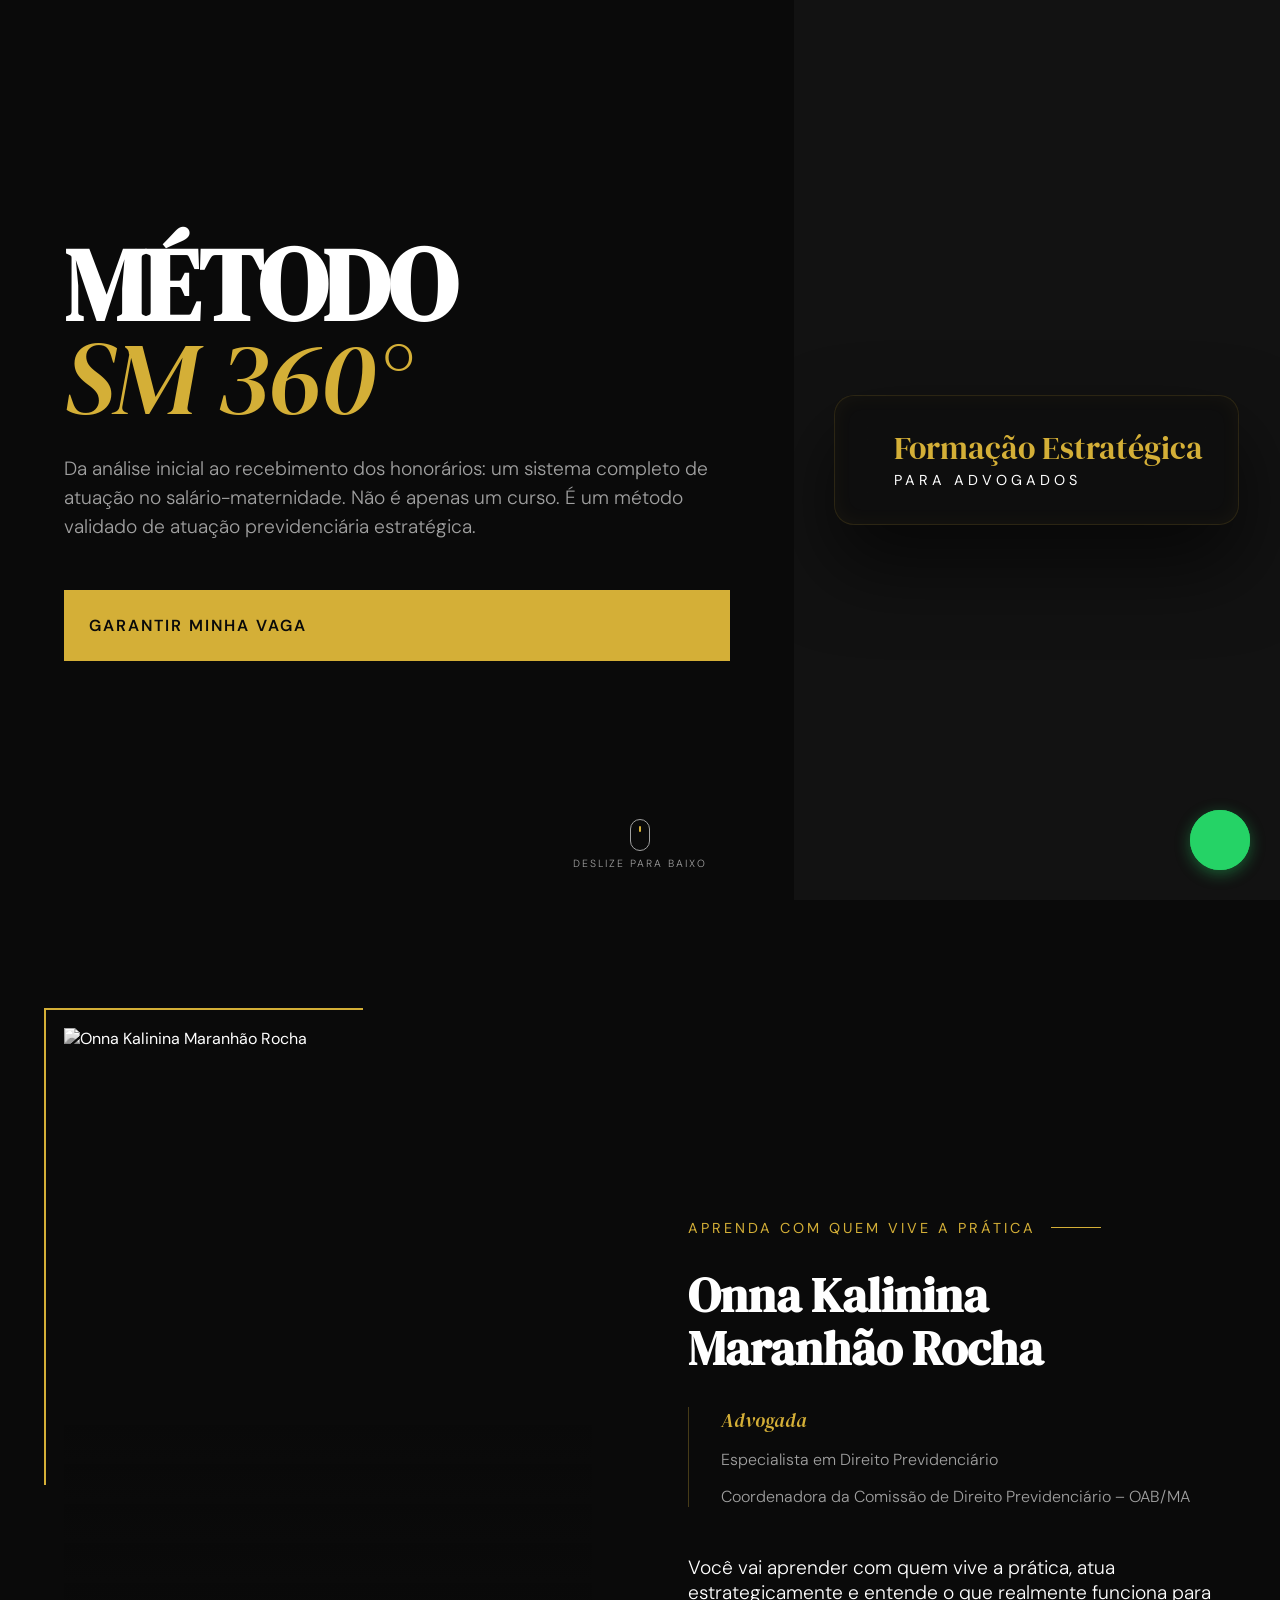
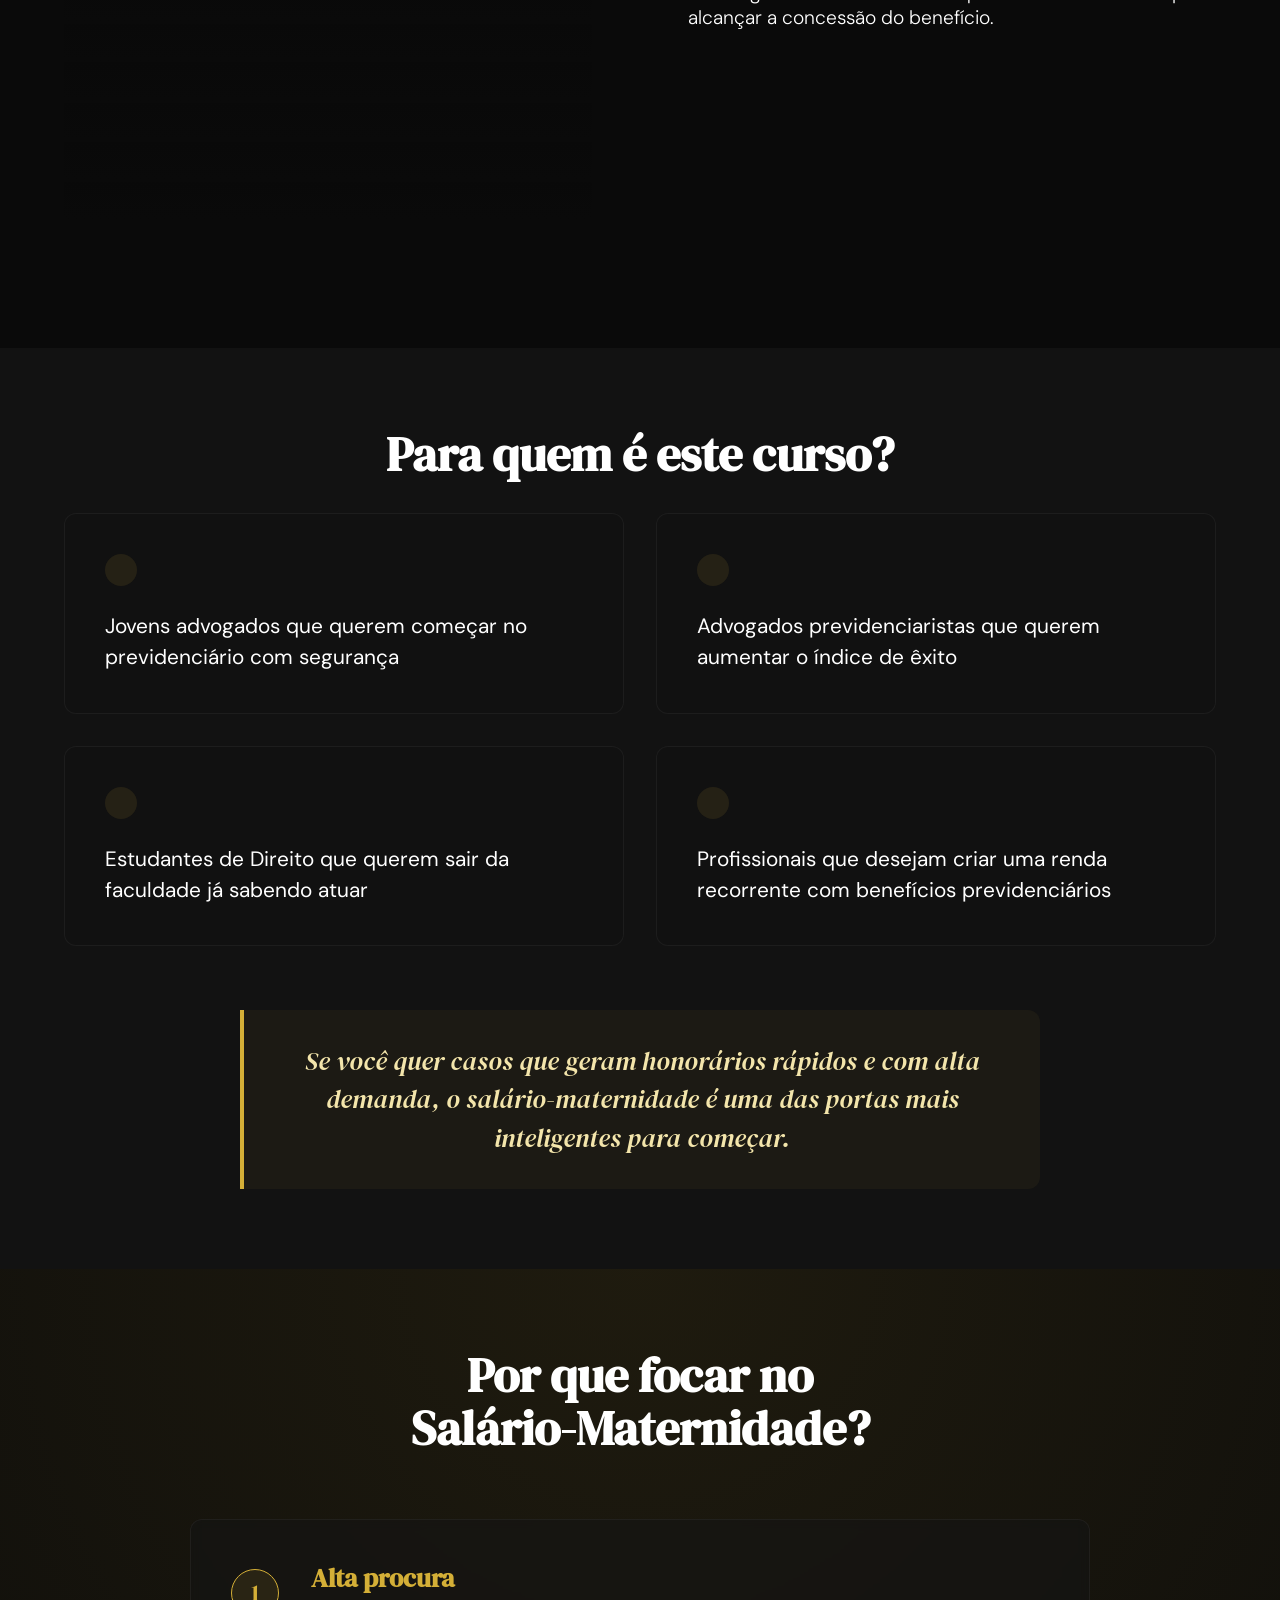
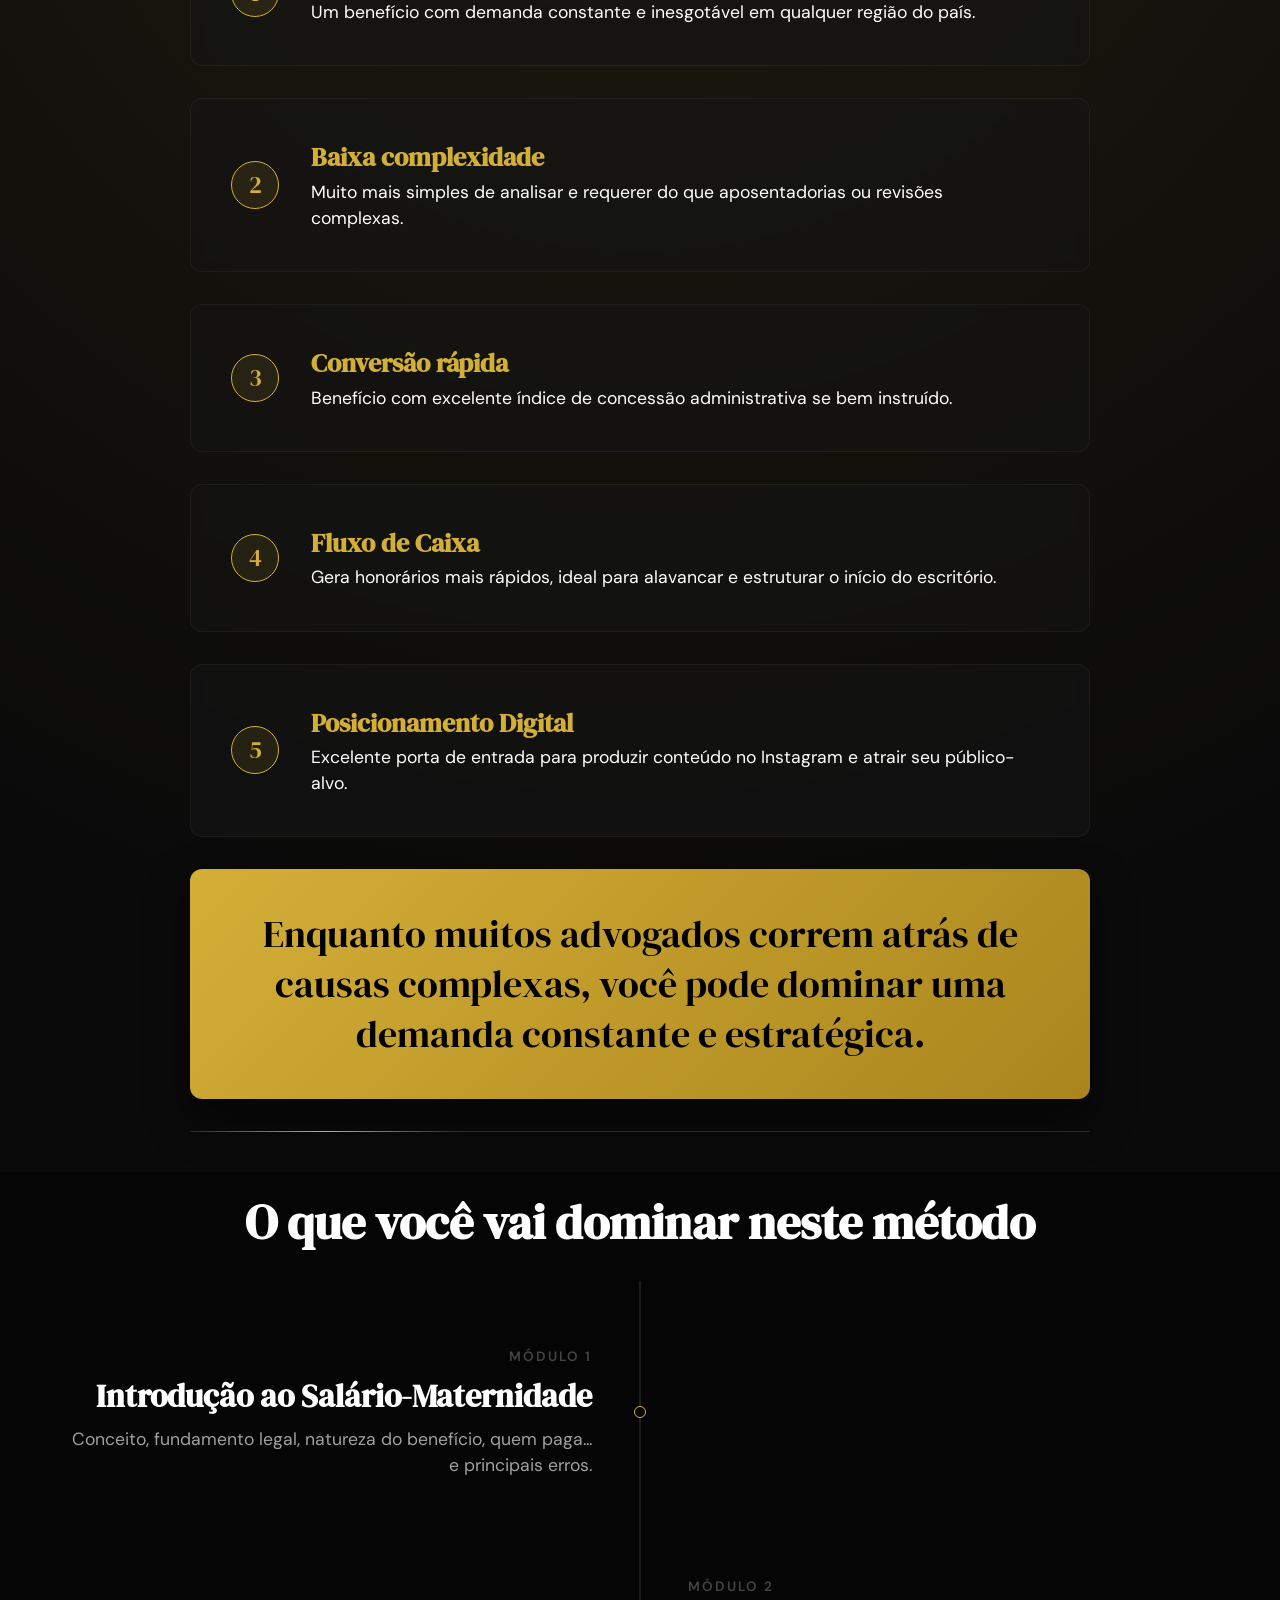
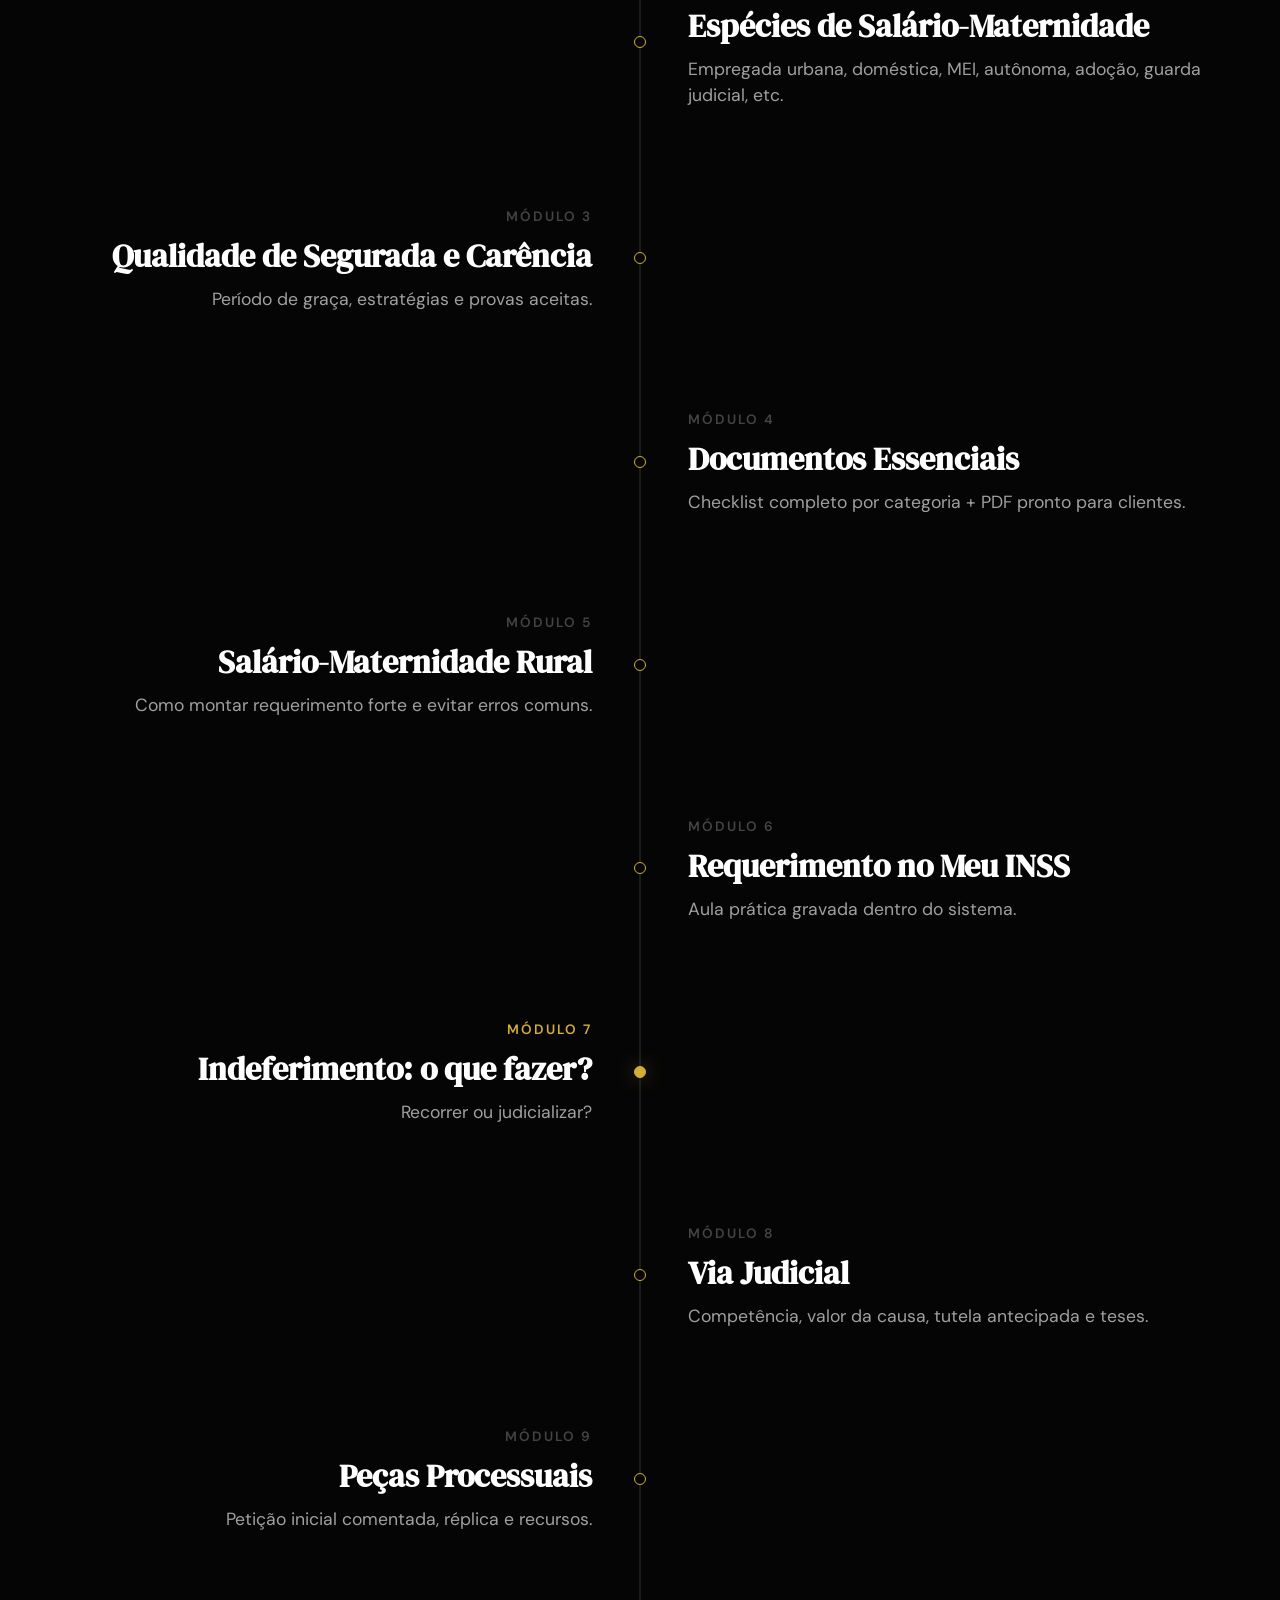
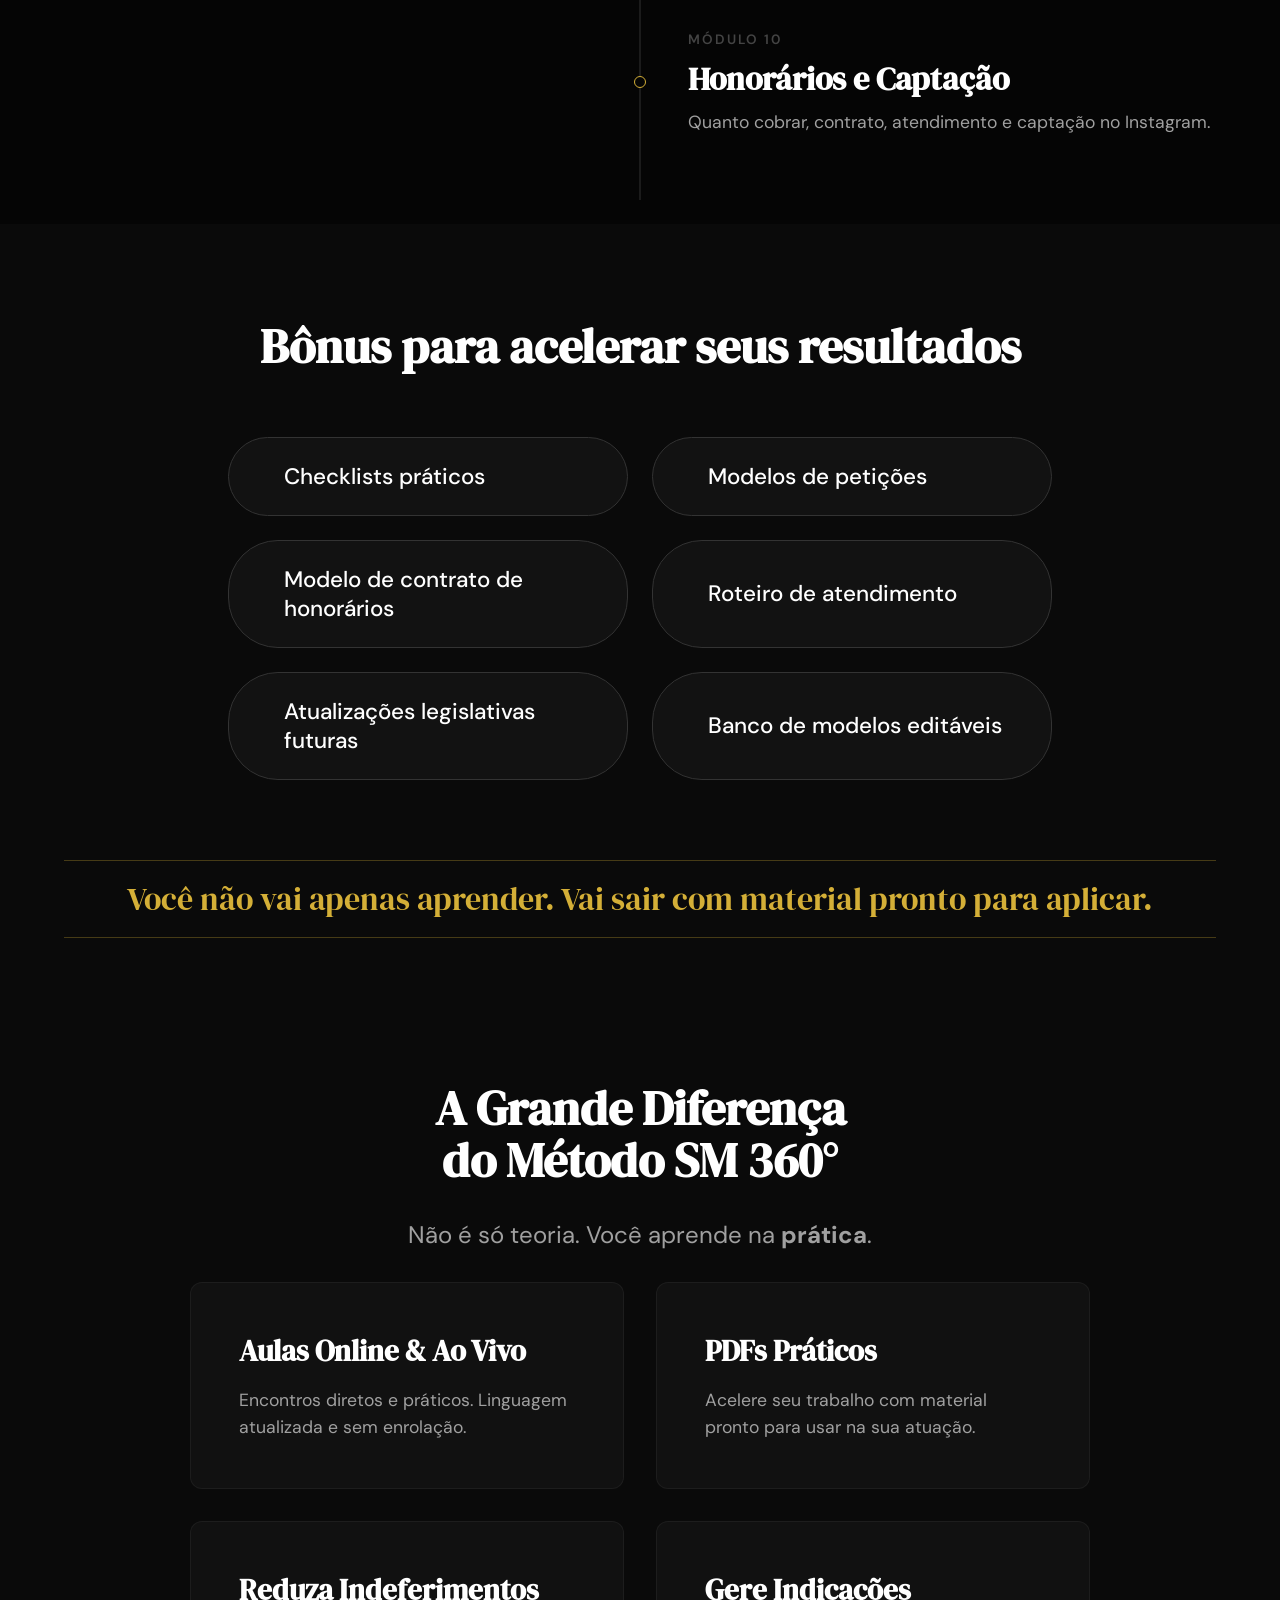
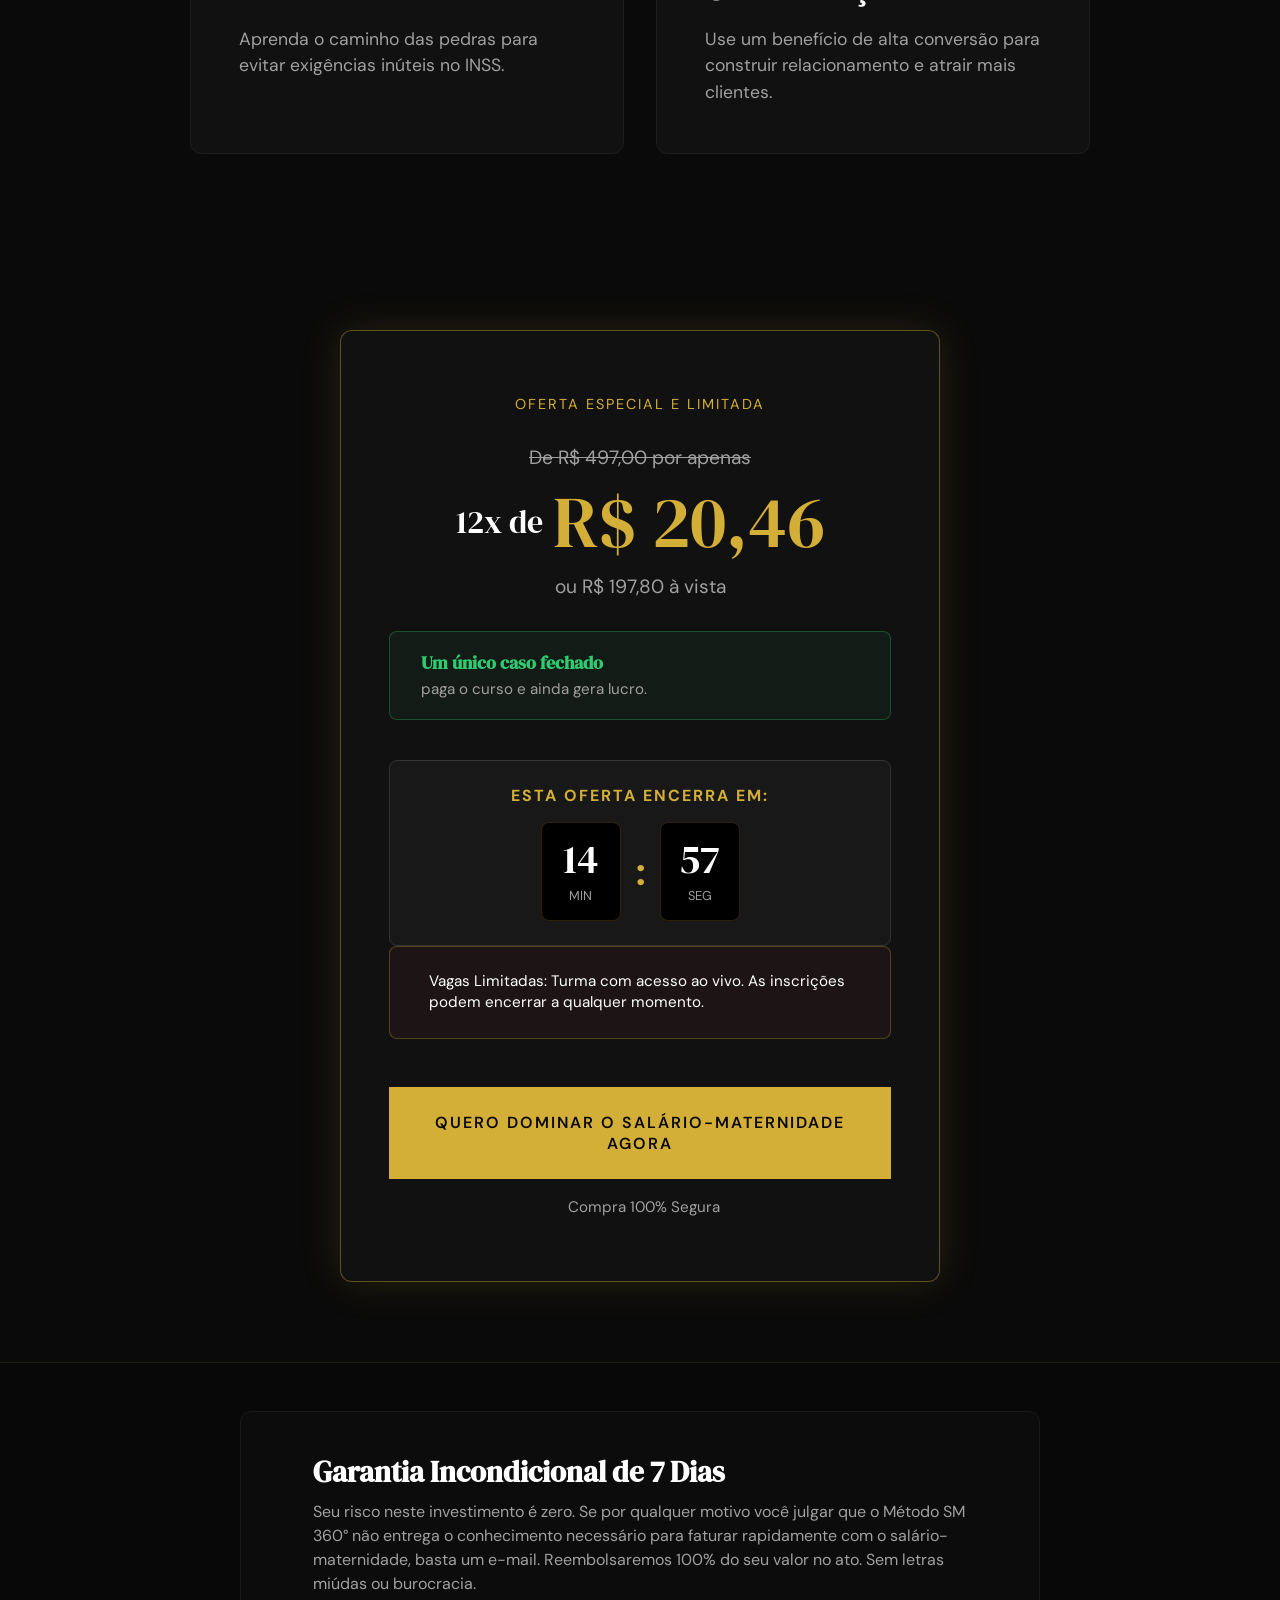
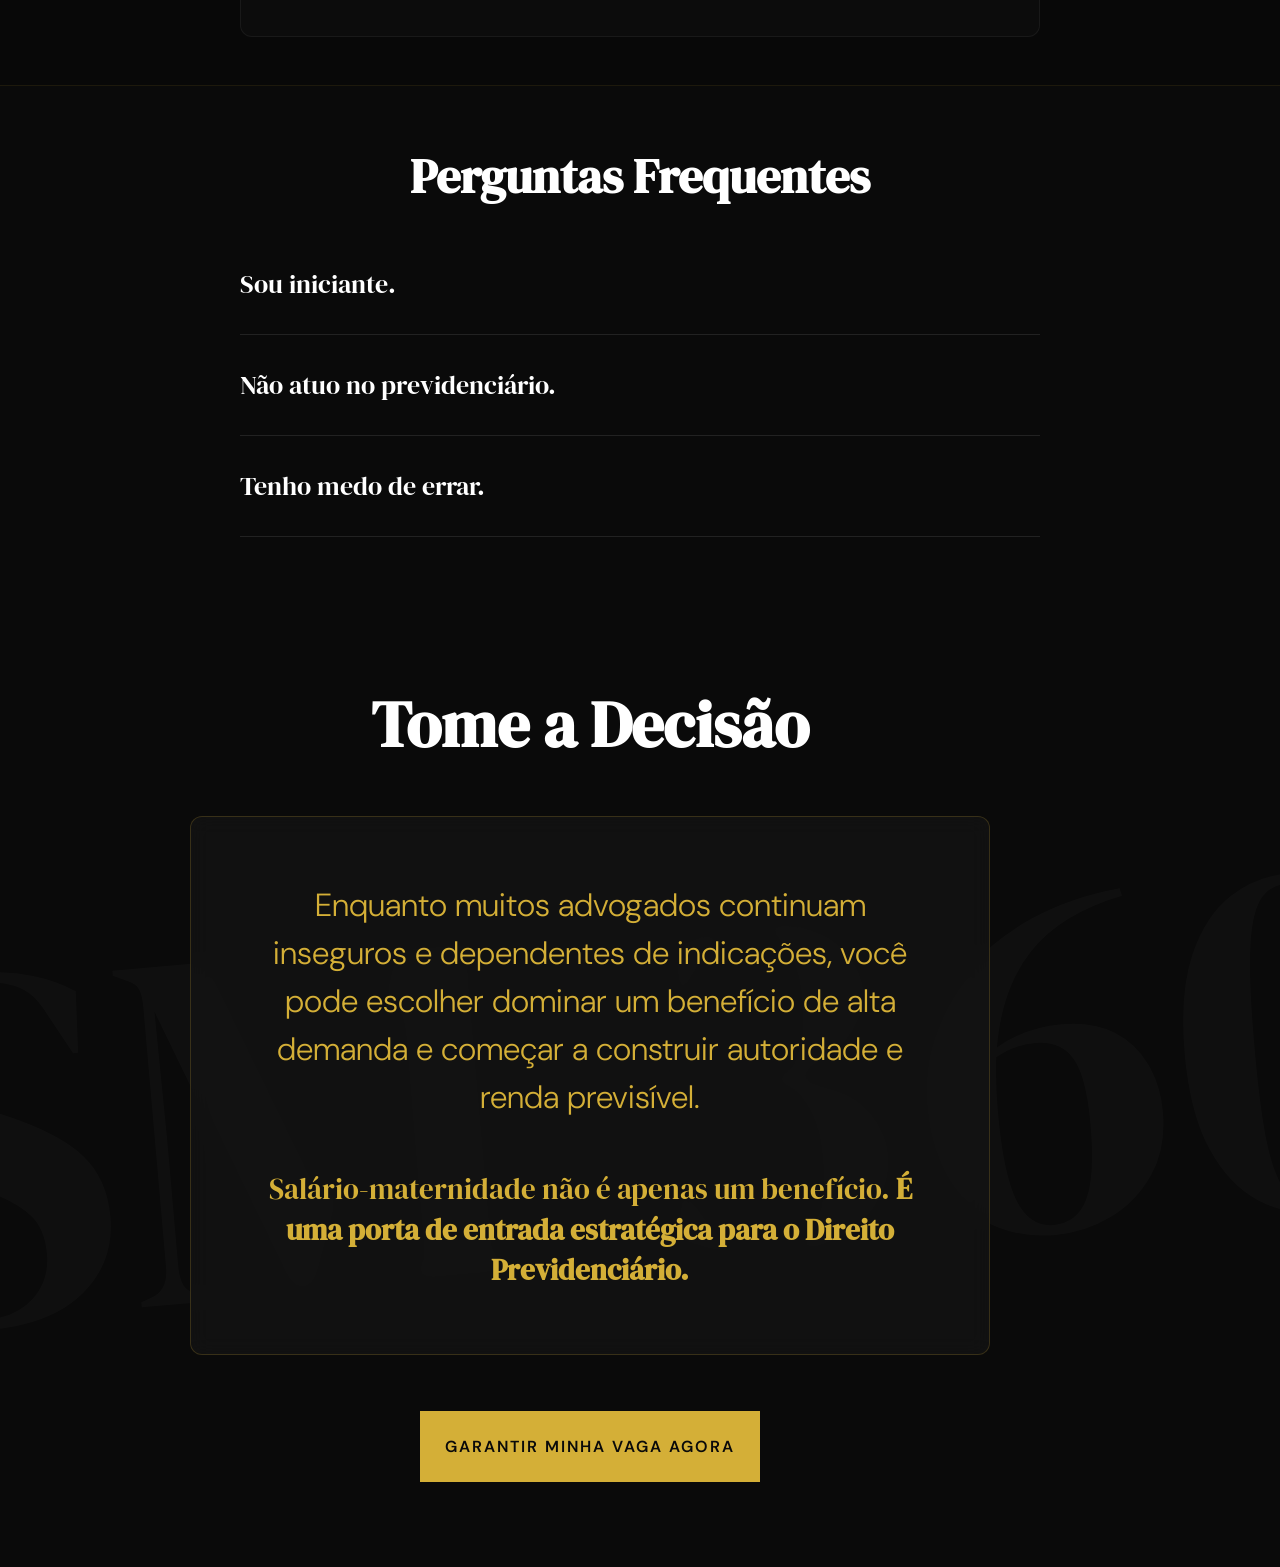
==== commit 805c4b88: "Verificações pré-deploy e otimizações de imagem" ====
--- a/pagina-vendas-metodo-sm360/index.html
+++ b/pagina-vendas-metodo-sm360/index.html
@@ -68,7 +68,7 @@
             <div class="autoridade-imagem" data-aos="fade-right">
                 <div class="image-wrapper">
                     <img src="/.netlify/images?url=/images/foto_1.jpeg&w=800&q=80" alt="Onna Kalinina Maranhão Rocha"
-                        class="profile-img" loading="lazy">
+                        class="profile-img" width="1066" height="1600" loading="lazy">
                     <div class="img-overlay"></div>
                 </div>
             </div>
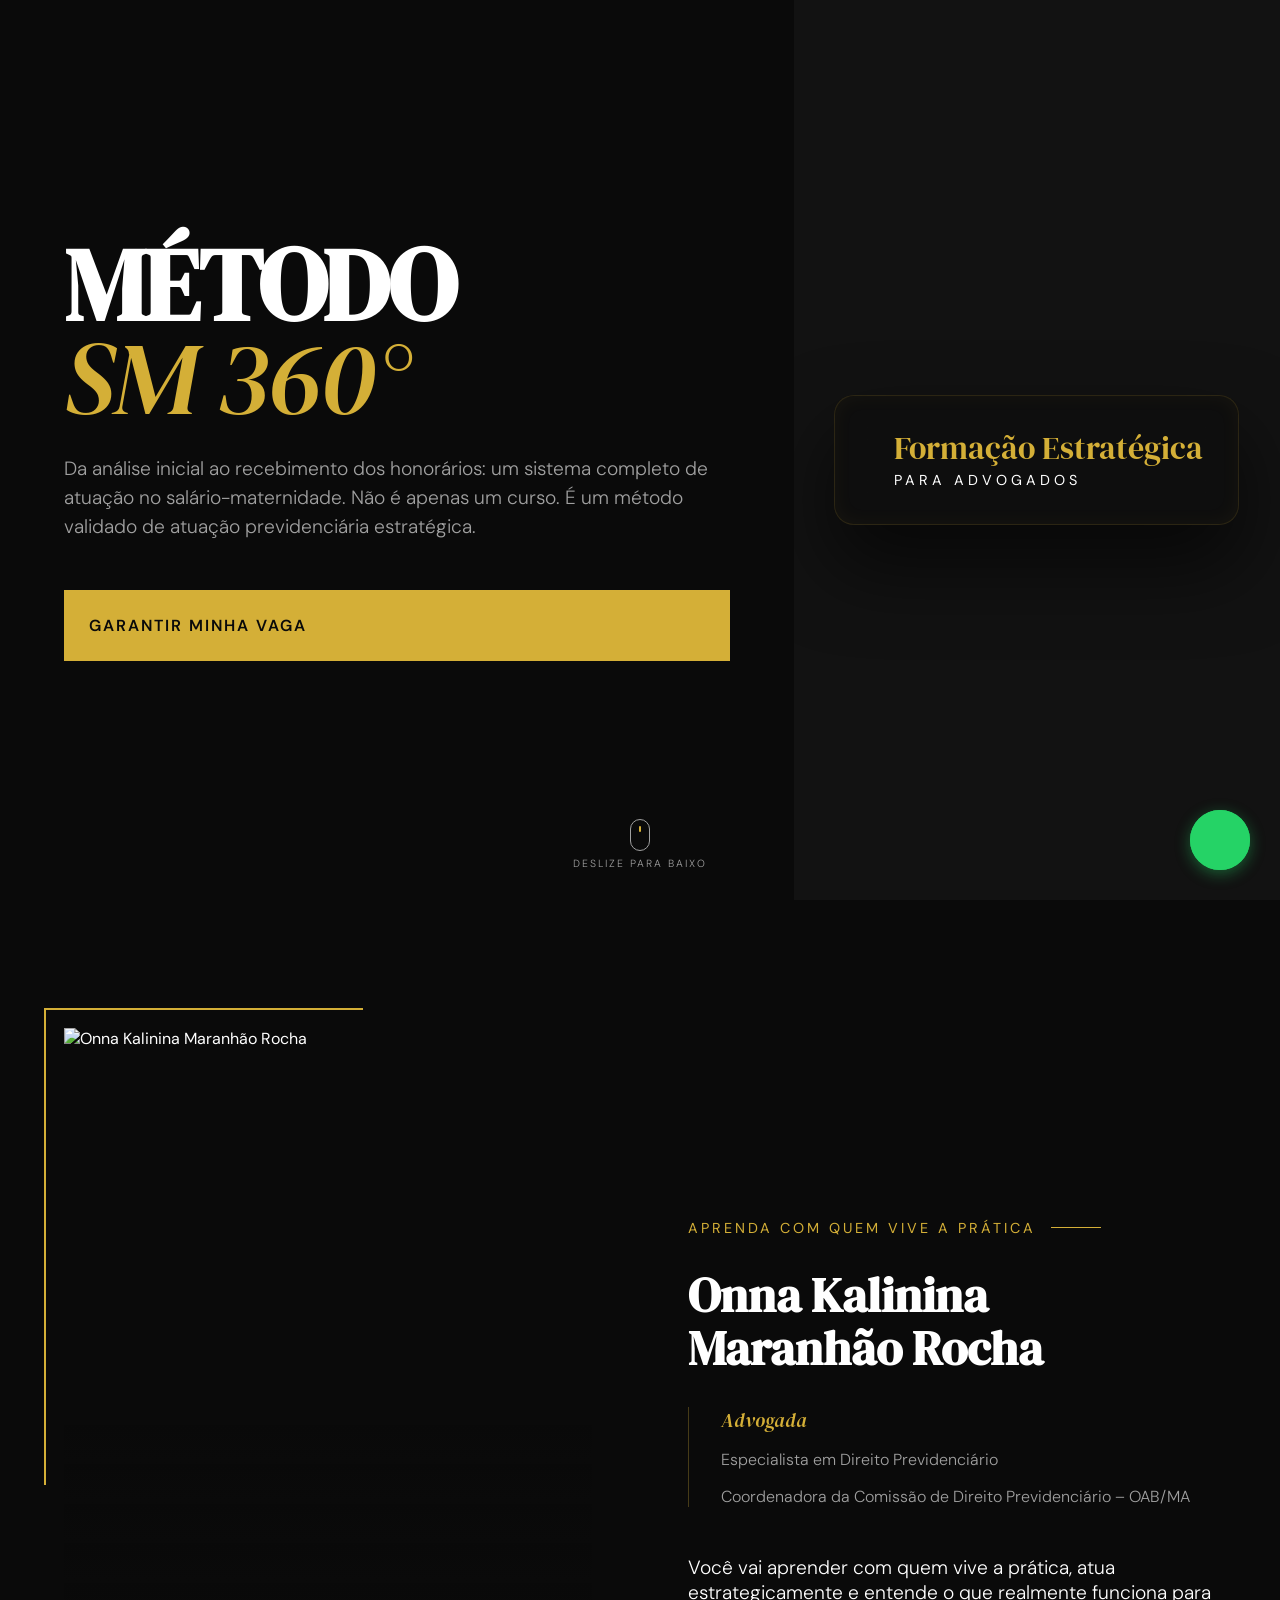
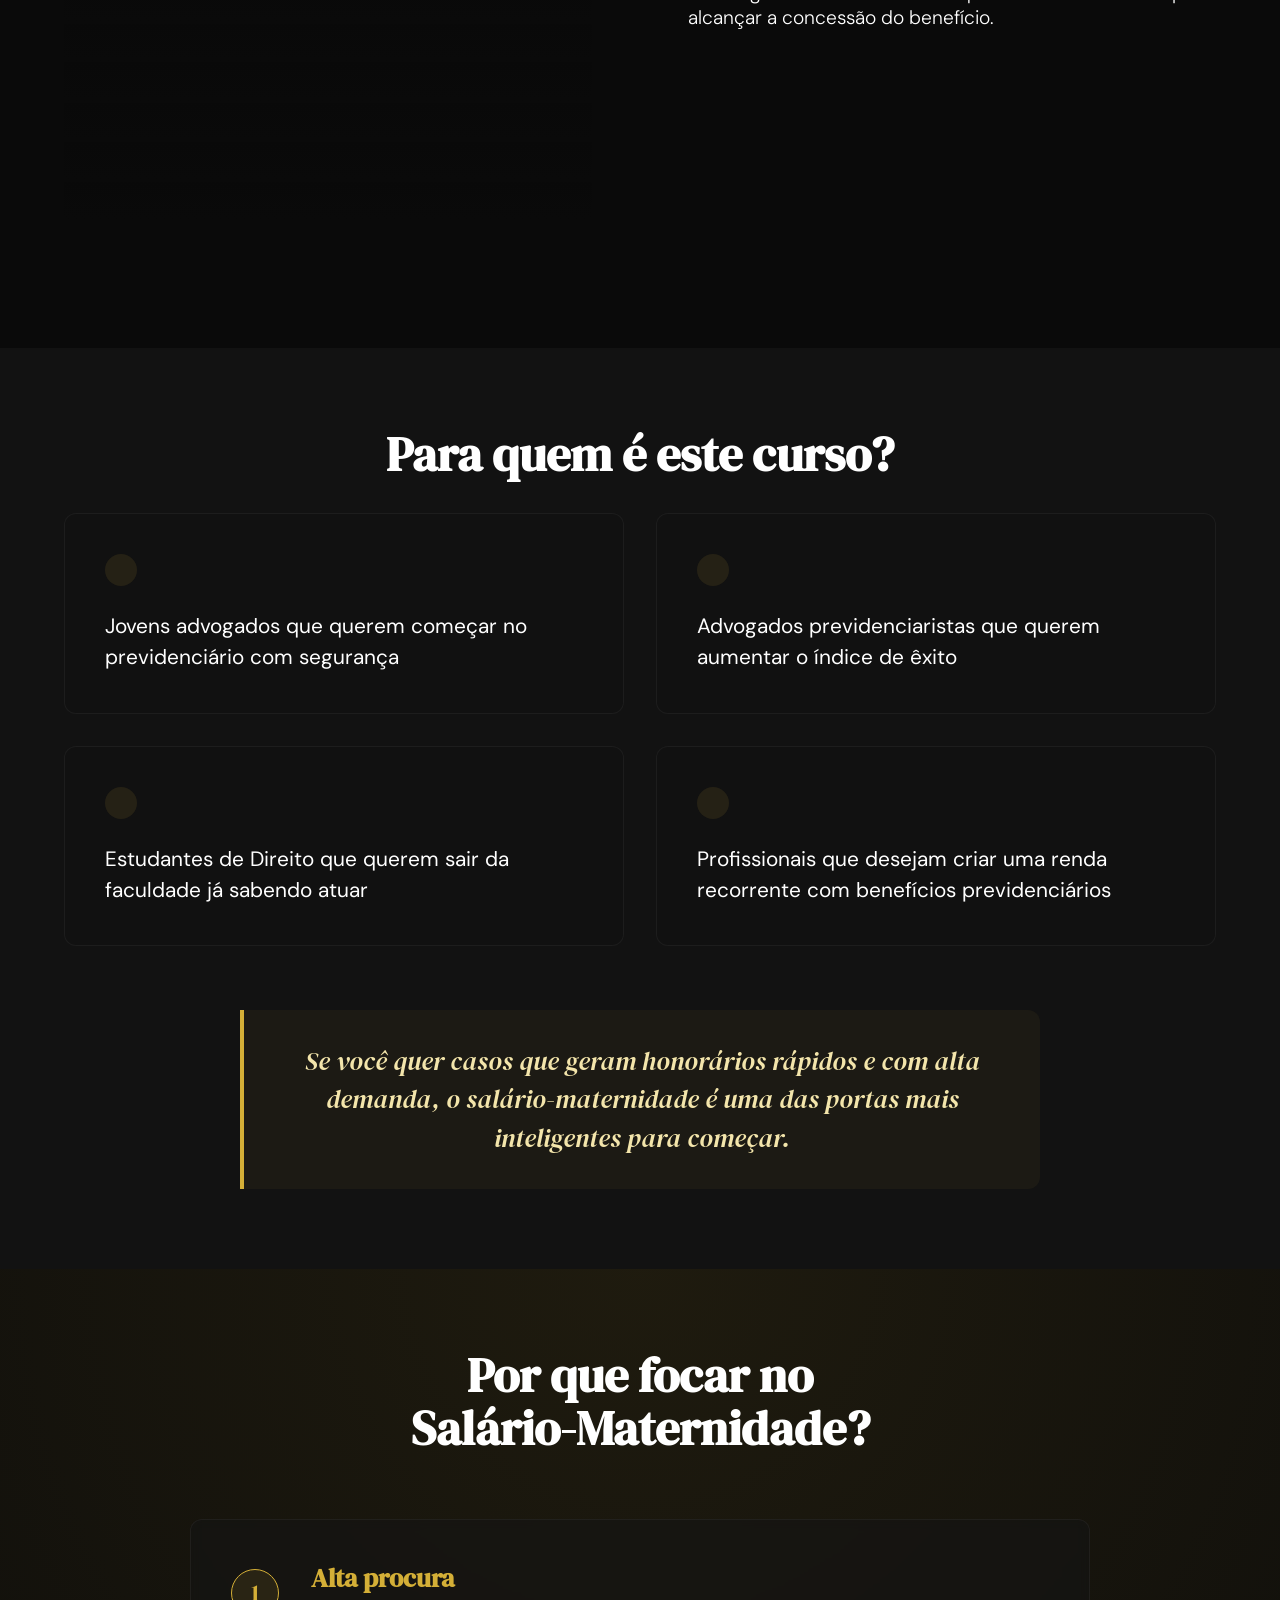
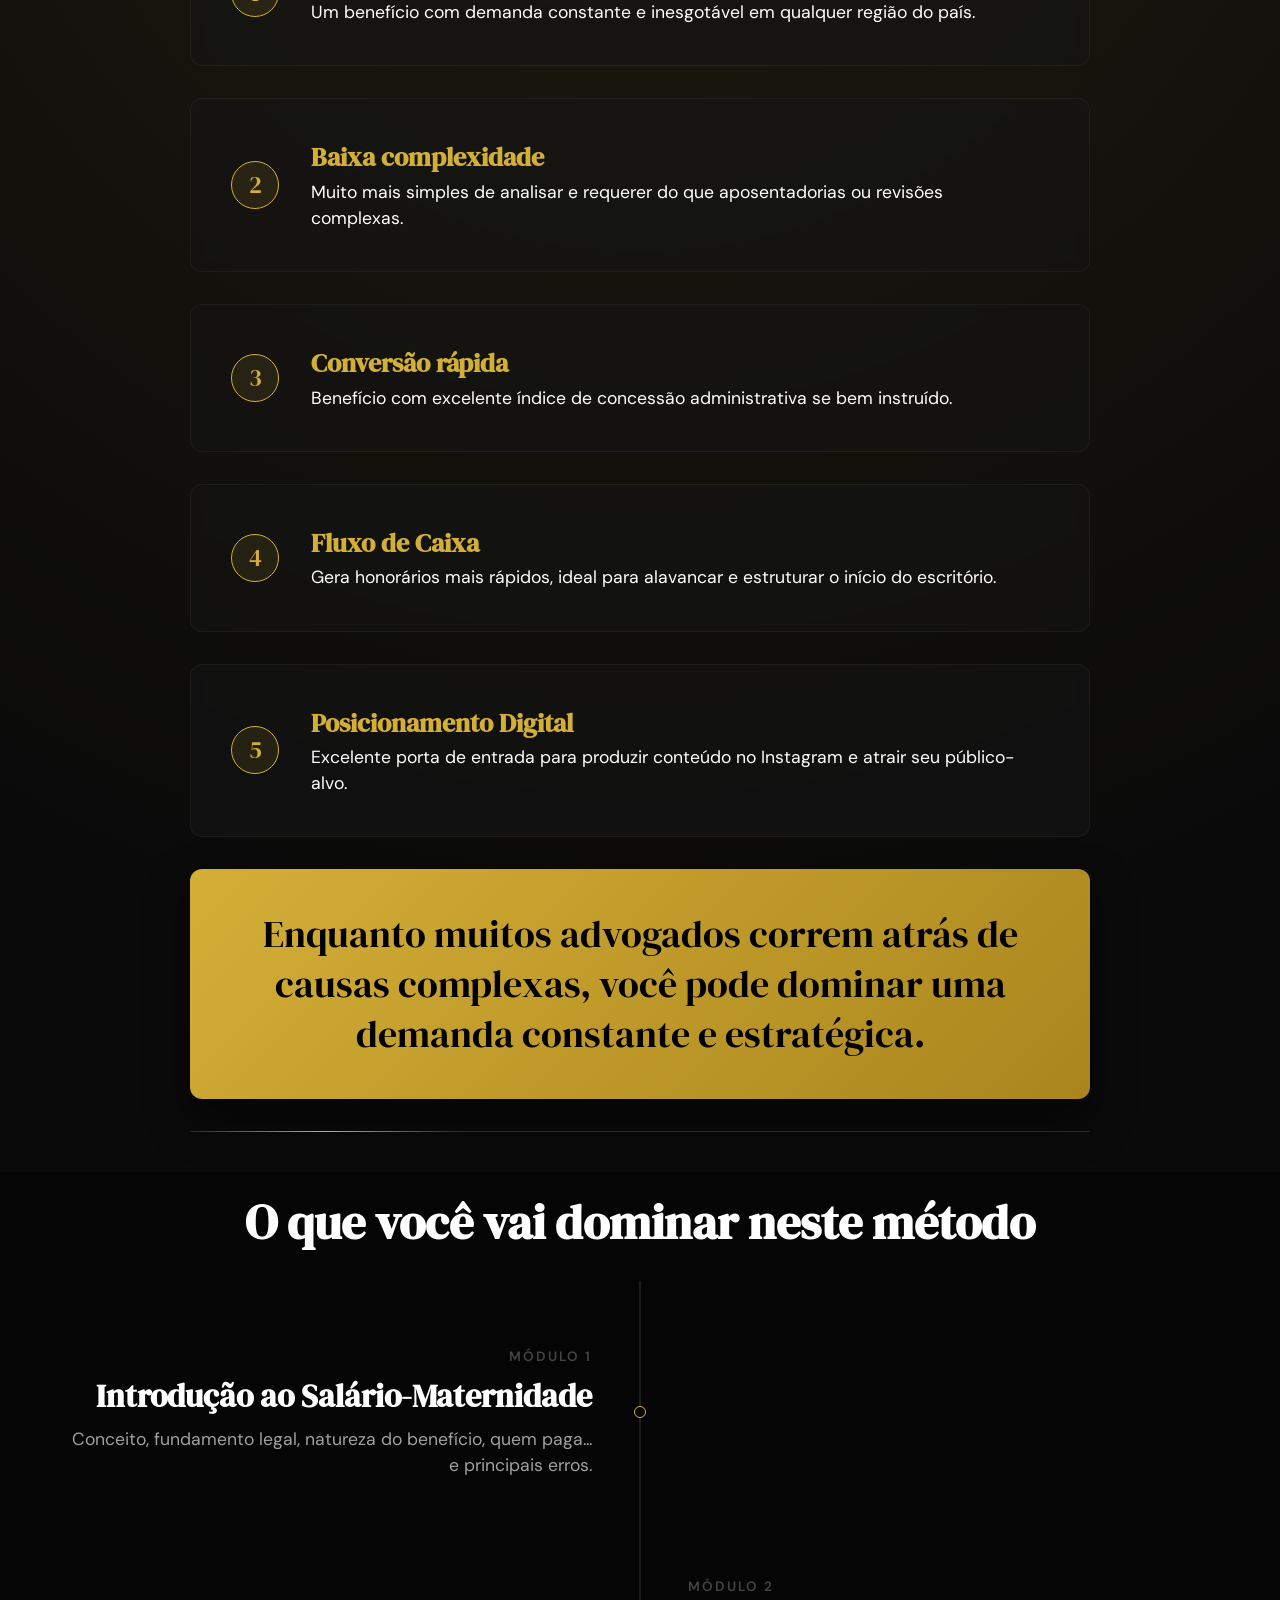
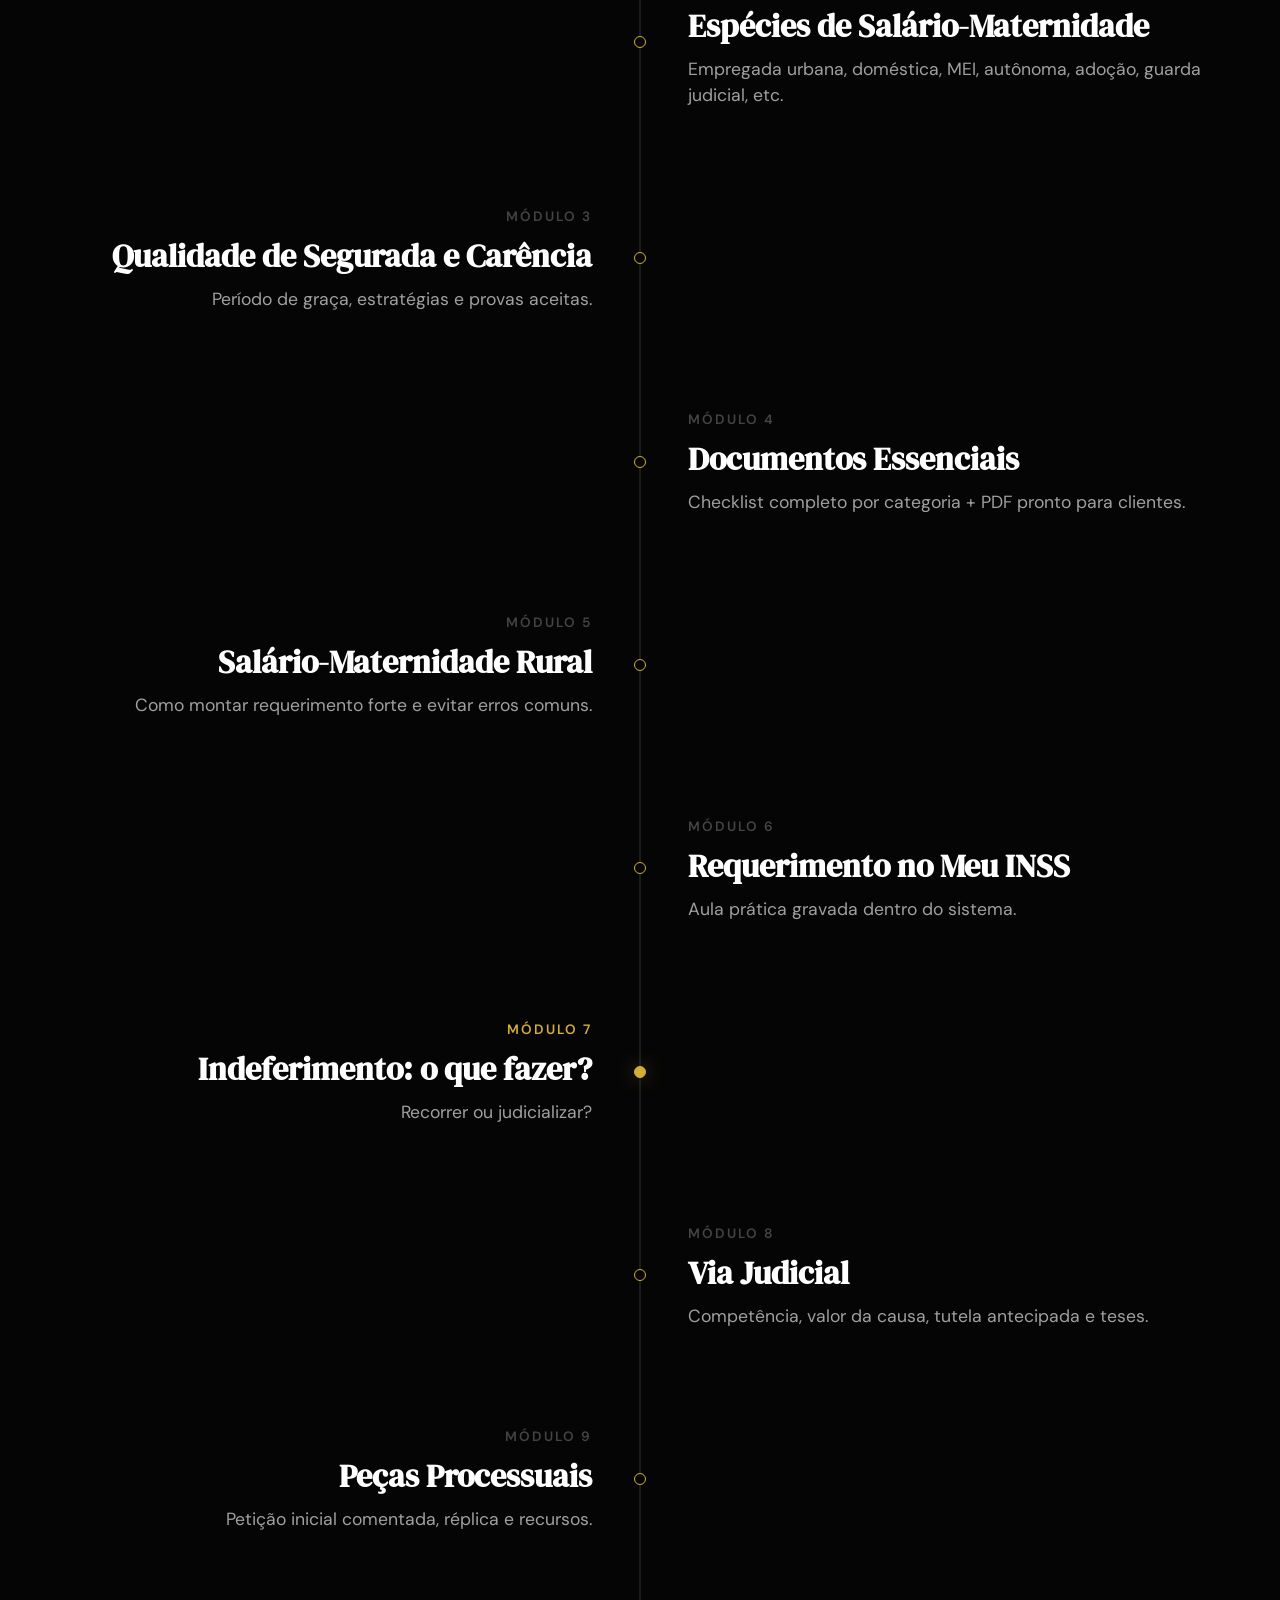
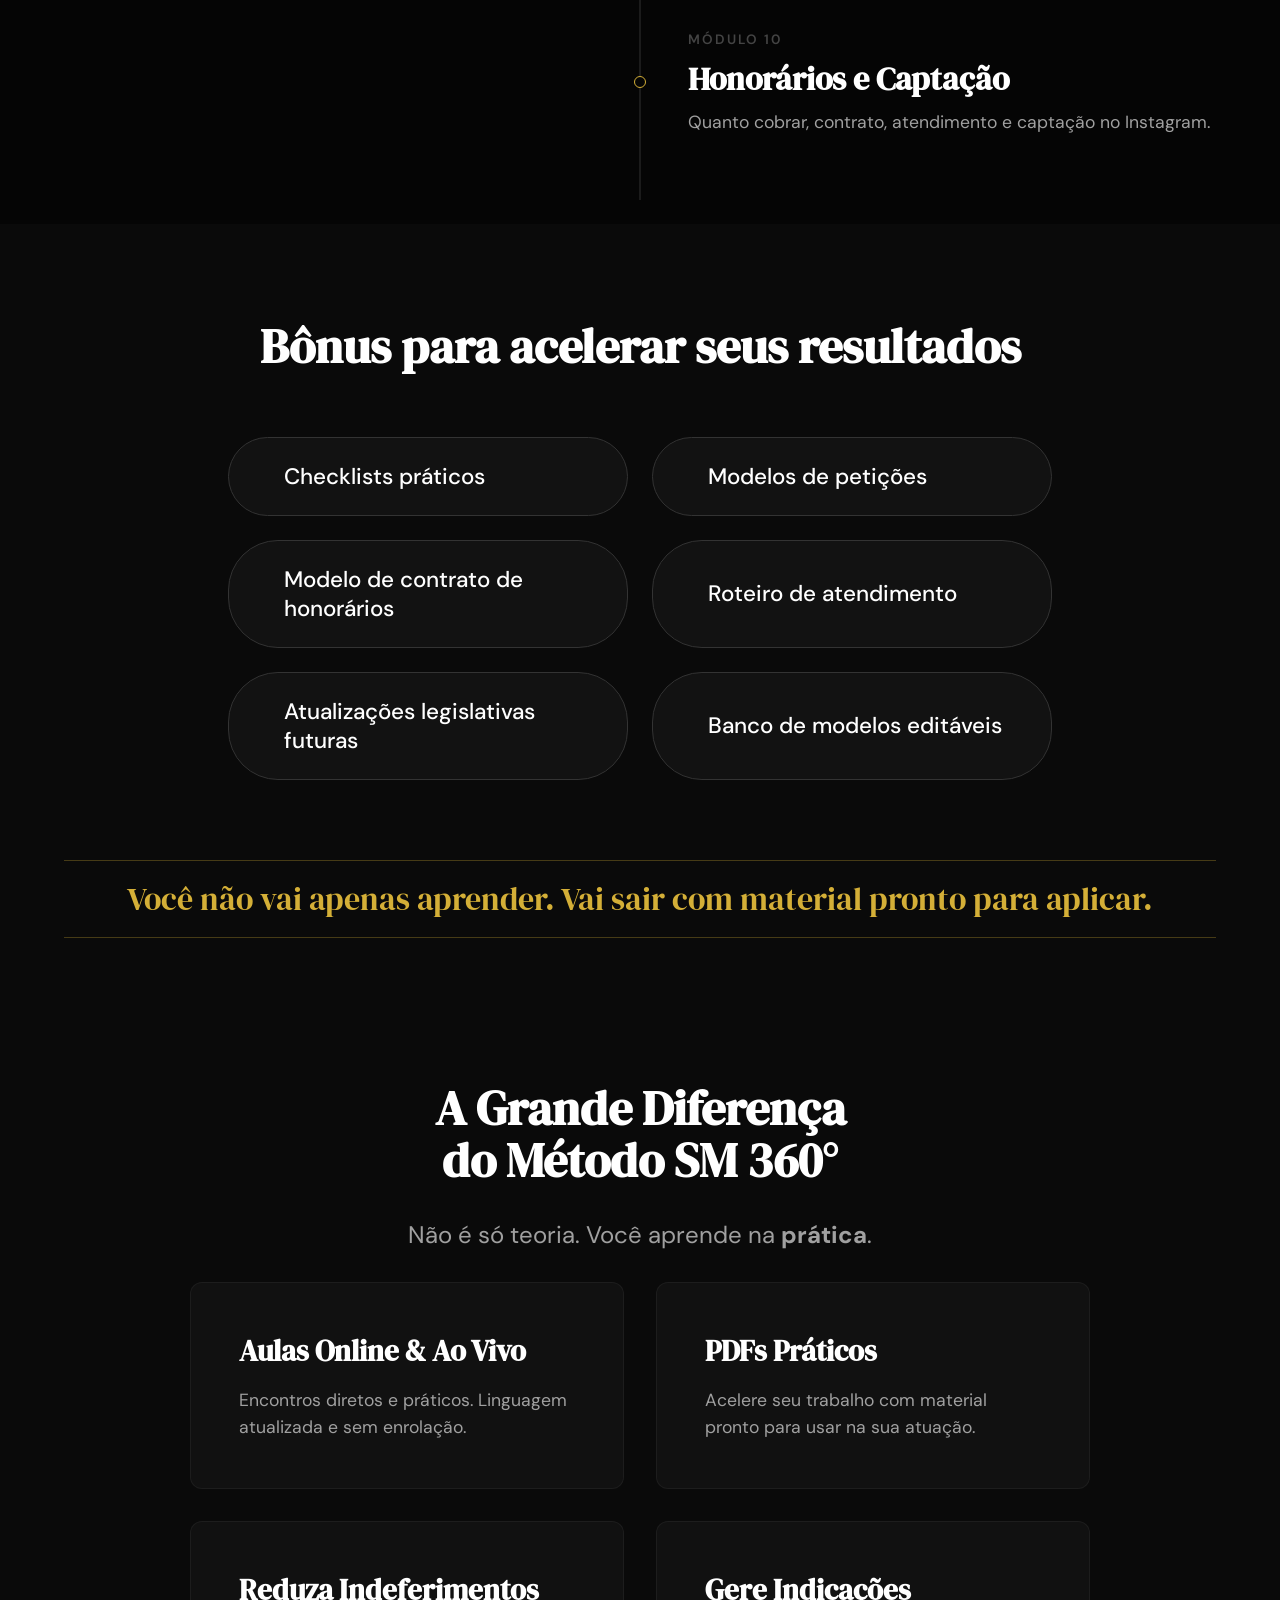
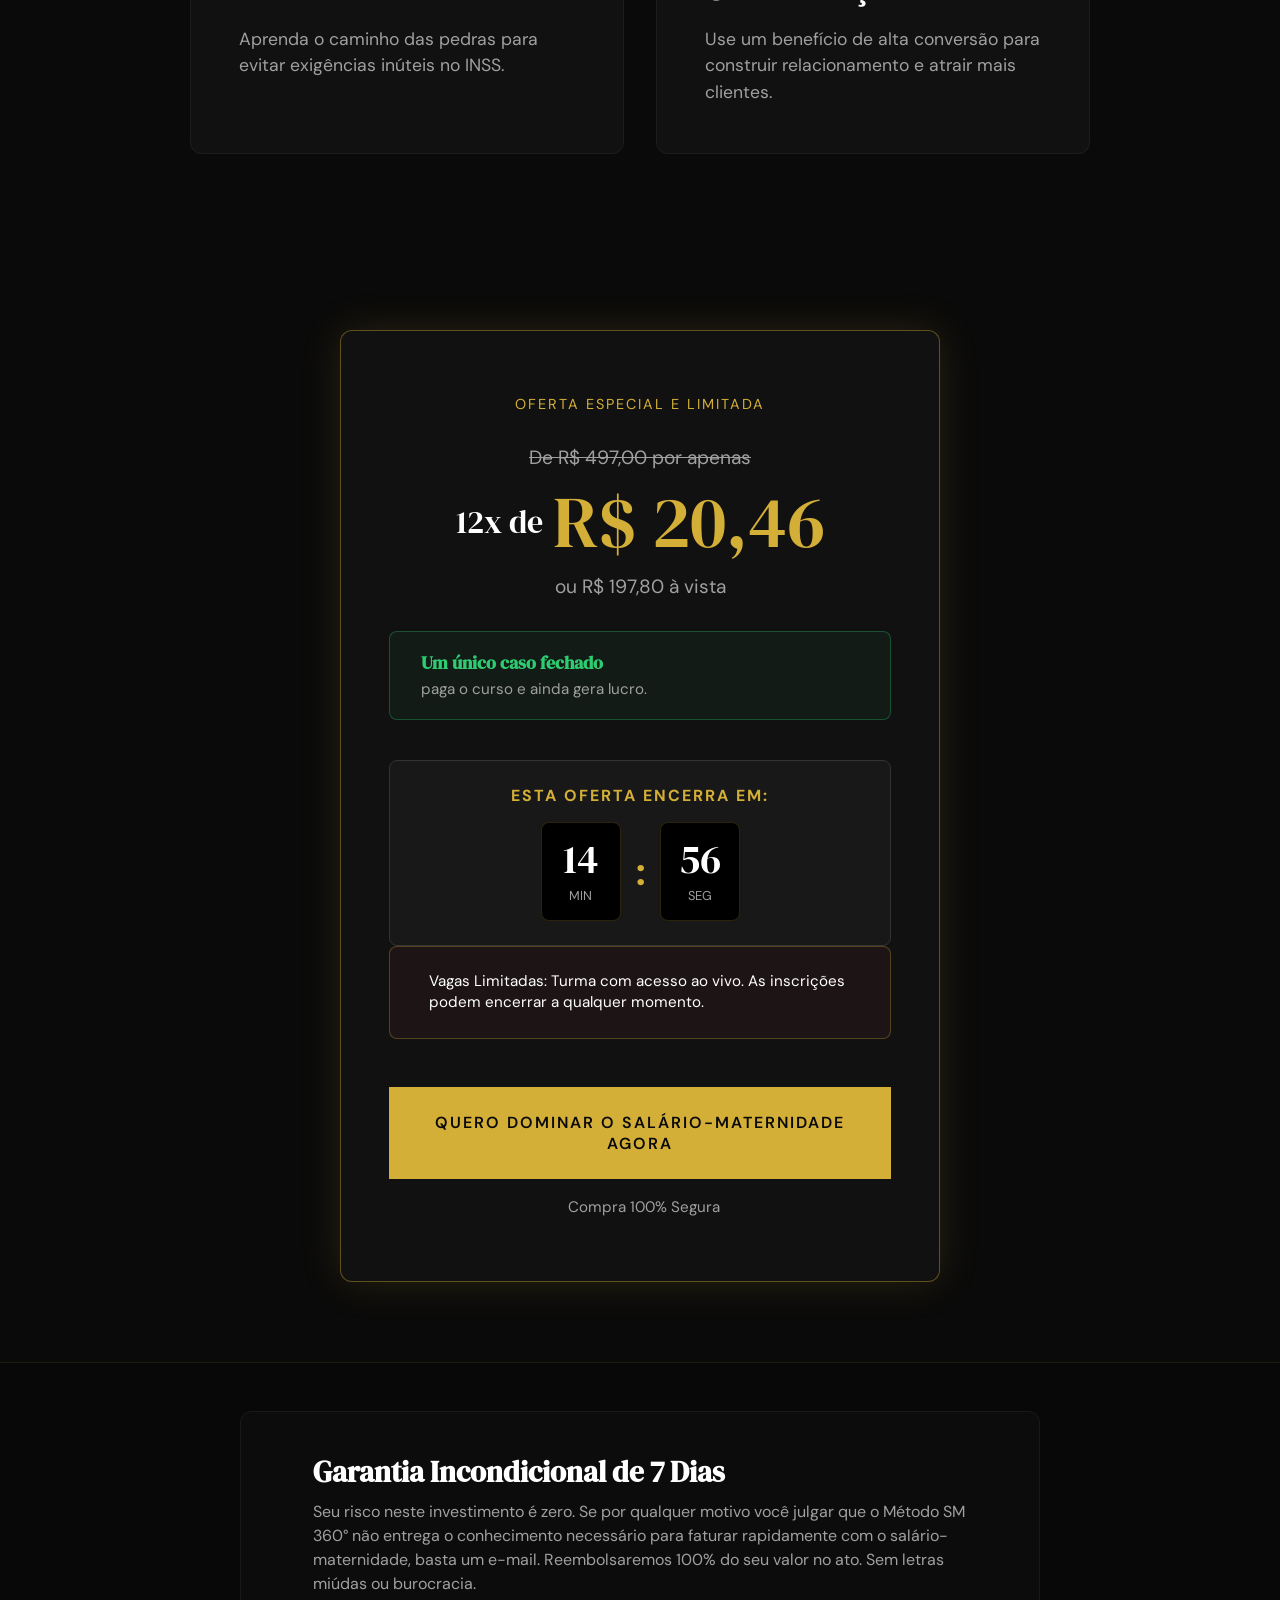
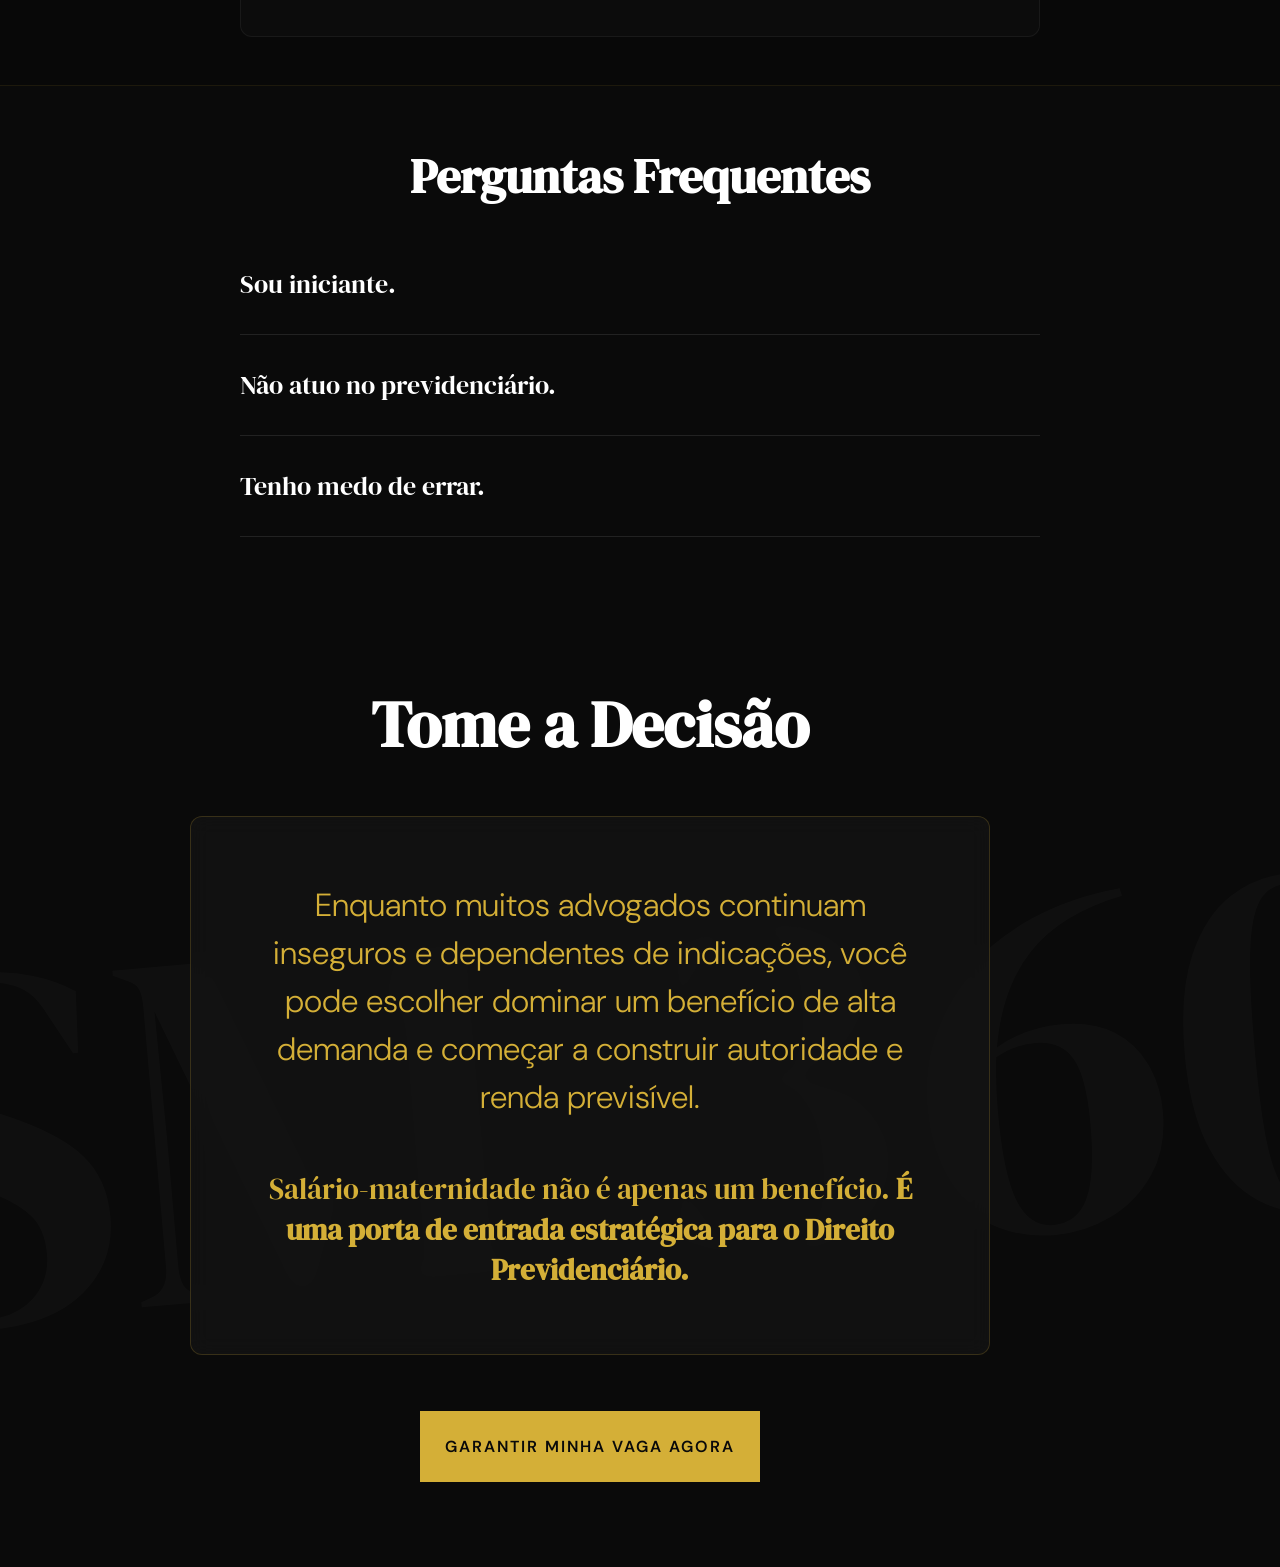
==== commit ec309705: "Força cache invalidation no CSS style" ====
--- a/pagina-vendas-metodo-sm360/index.html
+++ b/pagina-vendas-metodo-sm360/index.html
@@ -21,7 +21,7 @@
         rel="stylesheet">
     <script src="https://unpkg.com/@phosphor-icons/web" defer></script>
     <link href="https://unpkg.com/aos@2.3.1/dist/aos.css" rel="stylesheet">
-    <link rel="stylesheet" href="style.css">
+    <link rel="stylesheet" href="style.css?v=2">
 </head>
 
 <body>
--- a/pagina-vendas-metodo-sm360/style.css
+++ b/pagina-vendas-metodo-sm360/style.css
@@ -279,14 +279,8 @@
     width: 100%;
     height: auto;
     display: block;
-    filter: grayscale(100%) contrast(1.1);
     position: relative;
     z-index: 2;
-    transition: filter 0.5s ease;
-}
-
-.image-wrapper:hover .profile-img {
-    filter: grayscale(0%) contrast(1.1);
 }
 
 .img-overlay {
